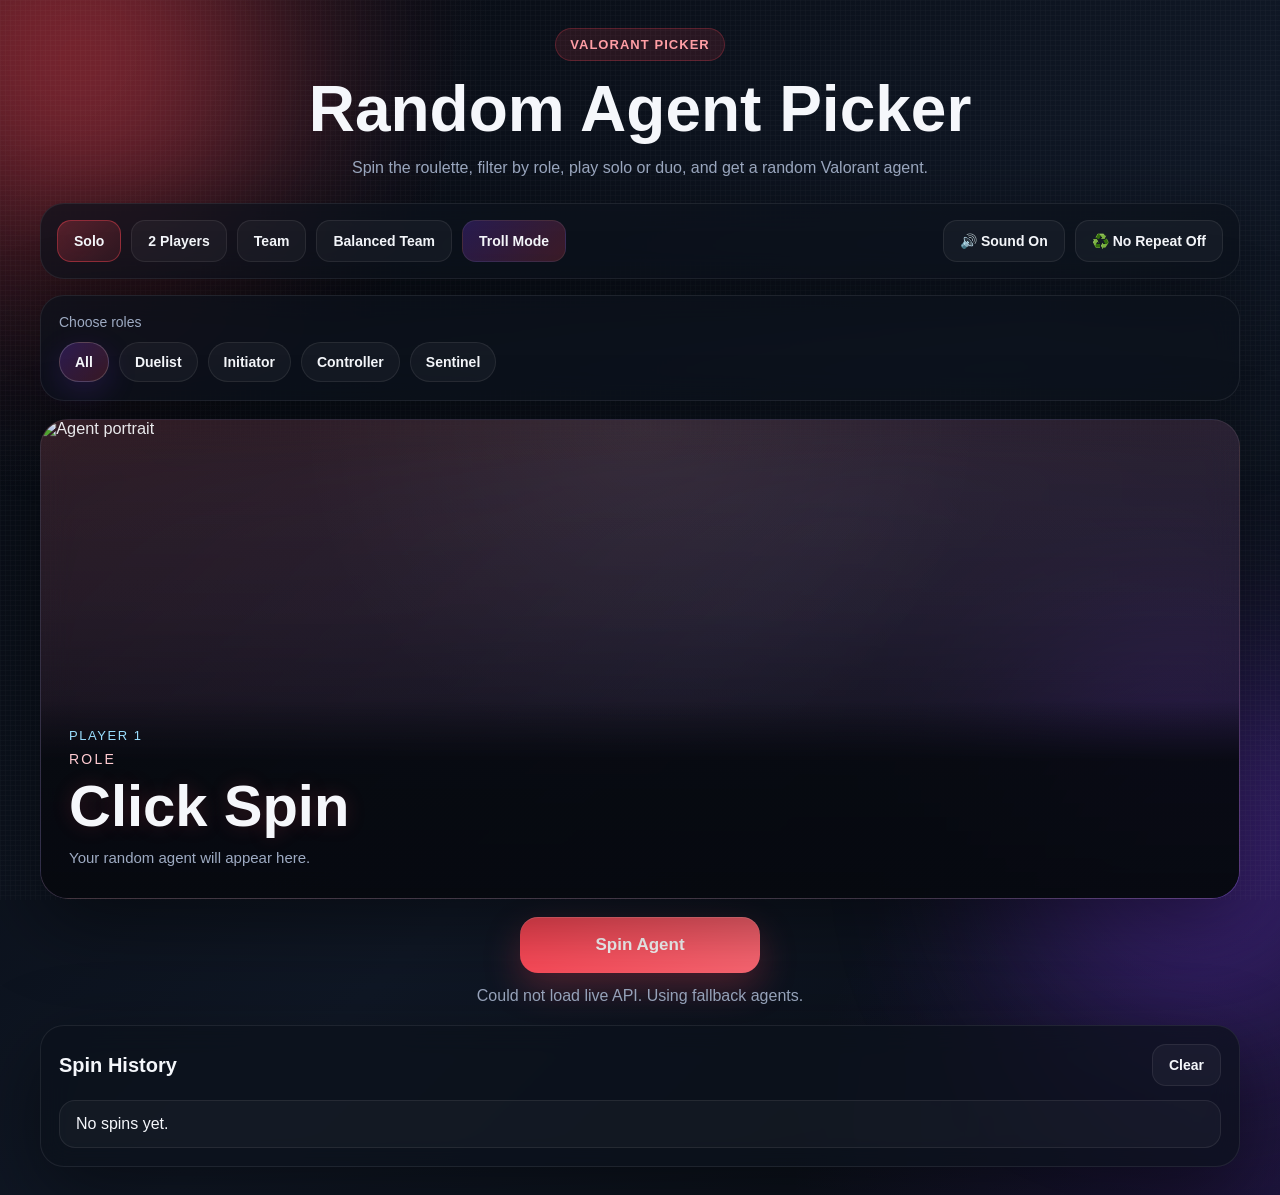
==== index.html @ de0f2578 "first commit" ====
<!doctype html>
<html lang="en">
  <head>
    <meta charset="UTF-8" />
    <meta name="viewport" content="width=device-width, initial-scale=1.0" />
    <title>Valorant Random Agent Picker</title>
    <link rel="stylesheet" href="style.css" />
  </head>
  <body>
    <div class="bg-glow glow-1"></div>
    <div class="bg-glow glow-2"></div>
    <div class="grid-noise"></div>

    <main class="app-shell">
      <header class="hero">
        <p class="eyebrow">Valorant Picker</p>
        <h1>Random Agent Picker</h1>
        <p class="hero-text">
          Spin the roulette, filter by role, play solo or duo, and get a random
          Valorant agent.
        </p>
      </header>

      <section class="top-controls">
        <div class="mode-switch">
          <button class="mode-btn active" data-mode="solo">Solo</button>
          <button class="mode-btn" data-mode="duo">2 Players</button>
          <button class="mode-btn" data-mode="team">Team</button>
          <button class="mode-btn" data-mode="balanced">Balanced Team</button>
          <button class="mode-btn troll" data-mode="troll">Troll Mode</button>
        </div>

        <div class="utility-controls">
          <button class="mute-btn" id="muteBtn" aria-pressed="false">
            🔊 Sound On
          </button>
          <button class="mute-btn" id="noRepeatBtn" aria-pressed="false">
            ♻️ No Repeat Off
          </button>
        </div>
      </section>

      <section class="filter-panel">
        <p class="filter-title">Choose roles</p>

        <div class="role-filters">
          <label class="filter-chip active">
            <input type="checkbox" value="all" checked />
            <span>All</span>
          </label>

          <label class="filter-chip">
            <input type="checkbox" value="Duelist" />
            <span>Duelist</span>
          </label>

          <label class="filter-chip">
            <input type="checkbox" value="Initiator" />
            <span>Initiator</span>
          </label>

          <label class="filter-chip">
            <input type="checkbox" value="Controller" />
            <span>Controller</span>
          </label>

          <label class="filter-chip">
            <input type="checkbox" value="Sentinel" />
            <span>Sentinel</span>
          </label>
        </div>
      </section>

      <section class="picker-area">
        <div class="picker-grid solo-mode" id="pickerGrid">
          <article class="agent-card" id="card1">
            <div class="card-overlay"></div>
            <div class="agent-image-wrap">
              <img id="agentImg1" class="agent-image" alt="Agent portrait" />
            </div>
            <div class="agent-info">
              <p class="player-label">Player 1</p>
              <p class="agent-role" id="agentRole1">Role</p>
              <h2 class="agent-name" id="agentName1">Click Spin</h2>
              <p class="agent-desc" id="agentDesc1">
                Your random agent will appear here.
              </p>
            </div>
          </article>

          <article class="agent-card hidden" id="card2">
            <div class="card-overlay"></div>
            <div class="agent-image-wrap">
              <img id="agentImg2" class="agent-image" alt="Agent portrait" />
            </div>
            <div class="agent-info">
              <p class="player-label">Player 2</p>
              <p class="agent-role" id="agentRole2">Role</p>
              <h2 class="agent-name" id="agentName2">Waiting</h2>
              <p class="agent-desc" id="agentDesc2">Waiting for spin.</p>
            </div>
          </article>

          <article class="agent-card hidden" id="card3">
            <div class="card-overlay"></div>
            <div class="agent-image-wrap">
              <img id="agentImg3" class="agent-image" alt="Agent portrait" />
            </div>
            <div class="agent-info">
              <p class="player-label">Player 3</p>
              <p class="agent-role" id="agentRole3">Role</p>
              <h2 class="agent-name" id="agentName3">Waiting</h2>
              <p class="agent-desc" id="agentDesc3">Waiting for spin.</p>
            </div>
          </article>

          <article class="agent-card hidden" id="card4">
            <div class="card-overlay"></div>
            <div class="agent-image-wrap">
              <img id="agentImg4" class="agent-image" alt="Agent portrait" />
            </div>
            <div class="agent-info">
              <p class="player-label">Player 4</p>
              <p class="agent-role" id="agentRole4">Role</p>
              <h2 class="agent-name" id="agentName4">Waiting</h2>
              <p class="agent-desc" id="agentDesc4">Waiting for spin.</p>
            </div>
          </article>

          <article class="agent-card hidden" id="card5">
            <div class="card-overlay"></div>
            <div class="agent-image-wrap">
              <img id="agentImg5" class="agent-image" alt="Agent portrait" />
            </div>
            <div class="agent-info">
              <p class="player-label">Player 5</p>
              <p class="agent-role" id="agentRole5">Role</p>
              <h2 class="agent-name" id="agentName5">Waiting</h2>
              <p class="agent-desc" id="agentDesc5">Waiting for spin.</p>
            </div>
          </article>
        </div>

        <div class="action-bar">
          <button class="spin-btn" id="spinBtn">
            <span>Spin Agent</span>
          </button>
        </div>

        <p class="status-text" id="statusText">Loading agents...</p>
      </section>

      <section class="history-panel">
        <div class="history-header">
          <h3>Spin History</h3>
          <button class="clear-history-btn" id="clearHistoryBtn">Clear</button>
        </div>

        <div class="history-list" id="historyList">
          <p class="history-empty">No spins yet.</p>
        </div>
      </section>
    </main>

    <script src="script.js"></script>
  </body>
</html>
---- style.css ----
* {
  box-sizing: border-box;
  margin: 0;
  padding: 0;
}

:root {
  --bg-1: #06090f;
  --bg-2: #101826;
  --panel: rgba(12, 17, 27, 0.72);
  --panel-2: rgba(17, 24, 39, 0.78);
  --border: rgba(255, 255, 255, 0.08);
  --text: #f5f7fb;
  --muted: #9eabc3;
  --accent: #ff4655;
  --accent-2: #ff6975;
  --purple: #7c3aed;
  --green: #2dd4bf;
  --shadow: 0 24px 80px rgba(0, 0, 0, 0.45);
}

body {
  min-height: 100vh;
  font-family: Arial, Helvetica, sans-serif;
  color: var(--text);
  background:
    radial-gradient(
      circle at top left,
      rgba(255, 70, 85, 0.16),
      transparent 28%
    ),
    radial-gradient(
      circle at bottom right,
      rgba(124, 58, 237, 0.18),
      transparent 28%
    ),
    linear-gradient(135deg, var(--bg-1), var(--bg-2) 55%, #090d14);
  padding: 28px;
  overflow-x: hidden;
  position: relative;
}

.bg-glow {
  position: fixed;
  width: 360px;
  height: 360px;
  border-radius: 50%;
  filter: blur(100px);
  pointer-events: none;
  opacity: 0.42;
  animation: floatGlow 8s ease-in-out infinite;
}

.glow-1 {
  top: -120px;
  left: -100px;
  background: var(--accent);
}

.glow-2 {
  right: -100px;
  bottom: -120px;
  background: var(--purple);
  animation-delay: 1.2s;
}

.grid-noise {
  position: fixed;
  inset: 0;
  pointer-events: none;
  opacity: 0.04;
  background-image:
    linear-gradient(rgba(255, 255, 255, 0.6) 1px, transparent 1px),
    linear-gradient(90deg, rgba(255, 255, 255, 0.6) 1px, transparent 1px);
  background-size: 5px 5px;
}

.app-shell {
  width: min(1200px, 100%);
  margin: 0 auto;
  position: relative;
  z-index: 1;
}

.hero {
  text-align: center;
  margin-bottom: 22px;
  animation: fadeUp 0.7s ease;
}

.eyebrow {
  display: inline-flex;
  padding: 8px 14px;
  border-radius: 999px;
  background: rgba(255, 70, 85, 0.12);
  border: 1px solid rgba(255, 70, 85, 0.24);
  color: #ff9ea5;
  font-size: 13px;
  font-weight: 700;
  letter-spacing: 0.08em;
  text-transform: uppercase;
  margin-bottom: 16px;
}

.hero h1 {
  font-size: clamp(36px, 6vw, 64px);
  line-height: 1.02;
  margin-bottom: 12px;
}

.hero-text {
  max-width: 720px;
  margin: 0 auto;
  color: var(--muted);
  line-height: 1.7;
  font-size: 16px;
}

.top-controls,
.filter-panel,
.history-panel {
  background: var(--panel);
  border: 1px solid var(--border);
  box-shadow: var(--shadow);
  backdrop-filter: blur(14px);
  border-radius: 24px;
}

.top-controls {
  display: flex;
  justify-content: space-between;
  gap: 14px;
  padding: 16px;
  margin-bottom: 16px;
  flex-wrap: wrap;
}

.mode-switch,
.utility-controls,
.role-filters {
  display: flex;
  gap: 10px;
  flex-wrap: wrap;
}

.mode-btn,
.mute-btn,
.clear-history-btn {
  border: 1px solid var(--border);
  background: rgba(255, 255, 255, 0.04);
  color: var(--text);
  border-radius: 14px;
  padding: 12px 16px;
  font-size: 14px;
  font-weight: 700;
  cursor: pointer;
  transition: 0.22s ease;
}

.mode-btn:hover,
.mute-btn:hover,
.clear-history-btn:hover {
  transform: translateY(-2px);
  border-color: rgba(255, 255, 255, 0.16);
}

.mode-btn.active {
  background: linear-gradient(
    135deg,
    rgba(255, 70, 85, 0.25),
    rgba(255, 70, 85, 0.1)
  );
  border-color: rgba(255, 70, 85, 0.42);
}

.filter-panel {
  padding: 18px;
  margin-bottom: 18px;
}

.filter-title {
  color: var(--muted);
  font-size: 14px;
  margin-bottom: 12px;
}

.filter-chip {
  position: relative;
  cursor: pointer;
}

.filter-chip input {
  position: absolute;
  opacity: 0;
  pointer-events: none;
}

.filter-chip span {
  display: inline-flex;
  align-items: center;
  padding: 11px 15px;
  border-radius: 999px;
  background: rgba(255, 255, 255, 0.04);
  border: 1px solid var(--border);
  color: var(--text);
  font-size: 14px;
  font-weight: 700;
  transition: 0.22s ease;
}

.filter-chip.active span {
  background: linear-gradient(
    135deg,
    rgba(124, 58, 237, 0.26),
    rgba(255, 70, 85, 0.18)
  );
  border-color: rgba(255, 255, 255, 0.18);
  box-shadow: 0 10px 30px rgba(124, 58, 237, 0.18);
}

.picker-area {
  margin-bottom: 18px;
}

.picker-grid {
  display: grid;
  gap: 18px;
  margin-bottom: 18px;
}

.picker-grid.solo-mode {
  grid-template-columns: 1fr;
}

.picker-grid.duo-mode {
  grid-template-columns: repeat(2, minmax(0, 1fr));
}

.agent-card {
  position: relative;
  overflow: hidden;
  min-height: 480px;
  background:
    linear-gradient(
      180deg,
      rgba(255, 255, 255, 0.04),
      rgba(255, 255, 255, 0.015)
    ),
    linear-gradient(160deg, rgba(255, 70, 85, 0.12), rgba(124, 58, 237, 0.1));
  border: 1px solid var(--border);
  border-radius: 28px;
  box-shadow: var(--shadow);
  backdrop-filter: blur(16px);
  display: flex;
  align-items: stretch;
  transition: 0.28s ease;
}

.agent-card:hover {
  transform: translateY(-3px);
}

.agent-card.hidden {
  display: none;
}

.card-overlay {
  position: absolute;
  inset: 0;
  background:
    linear-gradient(
      180deg,
      rgba(6, 9, 15, 0) 0%,
      rgba(6, 9, 15, 0.2) 40%,
      rgba(6, 9, 15, 0.85) 100%
    ),
    radial-gradient(circle at top, rgba(255, 255, 255, 0.05), transparent 45%);
  pointer-events: none;
  z-index: 1;
}

.agent-image-wrap {
  position: absolute;
  inset: 0;
}

.agent-image {
  width: 100%;
  height: 100%;
  object-fit: cover;
  object-position: center top;
  opacity: 0.92;
  transform: scale(1.02);
  filter: saturate(1.04) contrast(1.05);
}

.agent-info {
  margin-top: auto;
  position: relative;
  z-index: 2;
  width: 100%;
  padding: 28px;
  background: linear-gradient(180deg, transparent, rgba(6, 9, 15, 0.86) 30%);
}

.player-label {
  color: #9adfff;
  font-size: 13px;
  text-transform: uppercase;
  letter-spacing: 0.12em;
  margin-bottom: 8px;
}

.agent-role {
  color: #ffcbd1;
  font-size: 14px;
  text-transform: uppercase;
  letter-spacing: 0.16em;
  margin-bottom: 10px;
}

.agent-name {
  font-size: clamp(36px, 5vw, 58px);
  line-height: 1;
  margin-bottom: 10px;
  font-weight: 800;
  text-shadow: 0 0 20px rgba(255, 70, 85, 0.18);
}

.agent-desc {
  color: var(--muted);
  line-height: 1.7;
  font-size: 15px;
  max-width: 680px;
}

.action-bar {
  display: flex;
  justify-content: center;
}

.spin-btn {
  border: none;
  border-radius: 18px;
  padding: 18px 34px;
  min-width: 240px;
  background: linear-gradient(135deg, var(--accent), var(--accent-2));
  color: white;
  font-size: 17px;
  font-weight: 800;
  cursor: pointer;
  transition: 0.22s ease;
  box-shadow:
    0 14px 36px rgba(255, 70, 85, 0.28),
    inset 0 1px 0 rgba(255, 255, 255, 0.18);
}

.spin-btn:hover {
  transform: translateY(-2px) scale(1.01);
}

.spin-btn:active {
  transform: scale(0.98);
}

.spin-btn:disabled {
  opacity: 0.7;
  cursor: not-allowed;
}

.status-text {
  text-align: center;
  color: var(--muted);
  margin-top: 14px;
  min-height: 20px;
}

.history-panel {
  padding: 18px;
}

.history-header {
  display: flex;
  justify-content: space-between;
  gap: 12px;
  align-items: center;
  margin-bottom: 14px;
}

.history-header h3 {
  font-size: 20px;
}

.history-list {
  display: grid;
  gap: 10px;
}

.history-item,
.history-empty {
  border: 1px solid var(--border);
  background: rgba(255, 255, 255, 0.03);
  border-radius: 16px;
  padding: 14px 16px;
}

.history-item {
  display: flex;
  justify-content: space-between;
  gap: 10px;
  flex-wrap: wrap;
}

.history-main {
  display: flex;
  gap: 8px;
  flex-wrap: wrap;
  align-items: center;
}

.history-tag {
  display: inline-flex;
  align-items: center;
  padding: 6px 10px;
  border-radius: 999px;
  background: rgba(255, 255, 255, 0.06);
  font-size: 12px;
  font-weight: 700;
  color: #d8e2f5;
}

.history-time {
  color: var(--muted);
  font-size: 13px;
}

.agent-card.reveal {
  animation: revealCard 0.45s ease;
}

.agent-card.shine::after {
  content: "";
  position: absolute;
  top: -120%;
  left: -40%;
  width: 60%;
  height: 300%;
  background: linear-gradient(
    90deg,
    transparent,
    rgba(255, 255, 255, 0.12),
    transparent
  );
  transform: rotate(20deg);
  animation: sweep 0.9s ease;
  z-index: 3;
  pointer-events: none;
}

.agent-card.spinning .agent-name,
.agent-card.spinning .agent-role,
.agent-card.spinning .agent-desc {
  animation: flicker 0.14s linear infinite;
}

.agent-card.spinning .agent-image {
  animation: imagePulse 0.28s linear infinite;
}

.mode-btn.troll {
  background: linear-gradient(
    135deg,
    rgba(124, 58, 237, 0.25),
    rgba(255, 70, 85, 0.2)
  );
}

.picker-grid.duo-mode {
  grid-template-columns: repeat(2, minmax(0, 1fr));
}

.picker-grid.team-mode,
.picker-grid.balanced-mode,
.picker-grid.troll-mode {
  grid-template-columns: repeat(2, minmax(0, 1fr));
}

.picker-grid.team-mode .agent-card:first-child,
.picker-grid.balanced-mode .agent-card:first-child,
.picker-grid.troll-mode .agent-card:first-child {
  grid-column: span 2;
}

@media (max-width: 920px) {
  .picker-grid.team-mode,
  .picker-grid.balanced-mode,
  .picker-grid.troll-mode {
    grid-template-columns: 1fr;
  }

  .picker-grid.team-mode .agent-card:first-child,
  .picker-grid.balanced-mode .agent-card:first-child,
  .picker-grid.troll-mode .agent-card:first-child {
    grid-column: span 1;
  }
}

@keyframes fadeUp {
  from {
    opacity: 0;
    transform: translateY(16px);
  }
  to {
    opacity: 1;
    transform: translateY(0);
  }
}

@keyframes revealCard {
  0% {
    transform: scale(0.97);
    opacity: 0.75;
  }
  50% {
    transform: scale(1.015);
    opacity: 1;
  }
  100% {
    transform: scale(1);
  }
}

@keyframes flicker {
  0% {
    opacity: 0.4;
    transform: translateY(0);
  }
  50% {
    opacity: 1;
    transform: translateY(-1px);
  }
  100% {
    opacity: 0.65;
    transform: translateY(1px);
  }
}

@keyframes imagePulse {
  0% {
    transform: scale(1.02);
    filter: saturate(1.04);
  }
  50% {
    transform: scale(1.045);
    filter: saturate(1.18);
  }
  100% {
    transform: scale(1.02);
    filter: saturate(1.04);
  }
}

@keyframes sweep {
  from {
    transform: translateX(-220%) rotate(20deg);
  }
  to {
    transform: translateX(420%) rotate(20deg);
  }
}

@keyframes floatGlow {
  0%,
  100% {
    transform: translateY(0px) scale(1);
  }
  50% {
    transform: translateY(12px) scale(1.06);
  }
}

@media (max-width: 920px) {
  .picker-grid.duo-mode {
    grid-template-columns: 1fr;
  }

  .agent-card.hidden-mobile-fix {
    display: none;
  }
}

@media (max-width: 640px) {
  body {
    padding: 16px;
  }

  .top-controls {
    padding: 14px;
  }

  .agent-card {
    min-height: 430px;
  }

  .agent-info {
    padding: 22px;
  }

  .spin-btn {
    width: 100%;
  }

  .history-item {
    flex-direction: column;
    align-items: flex-start;
  }
}
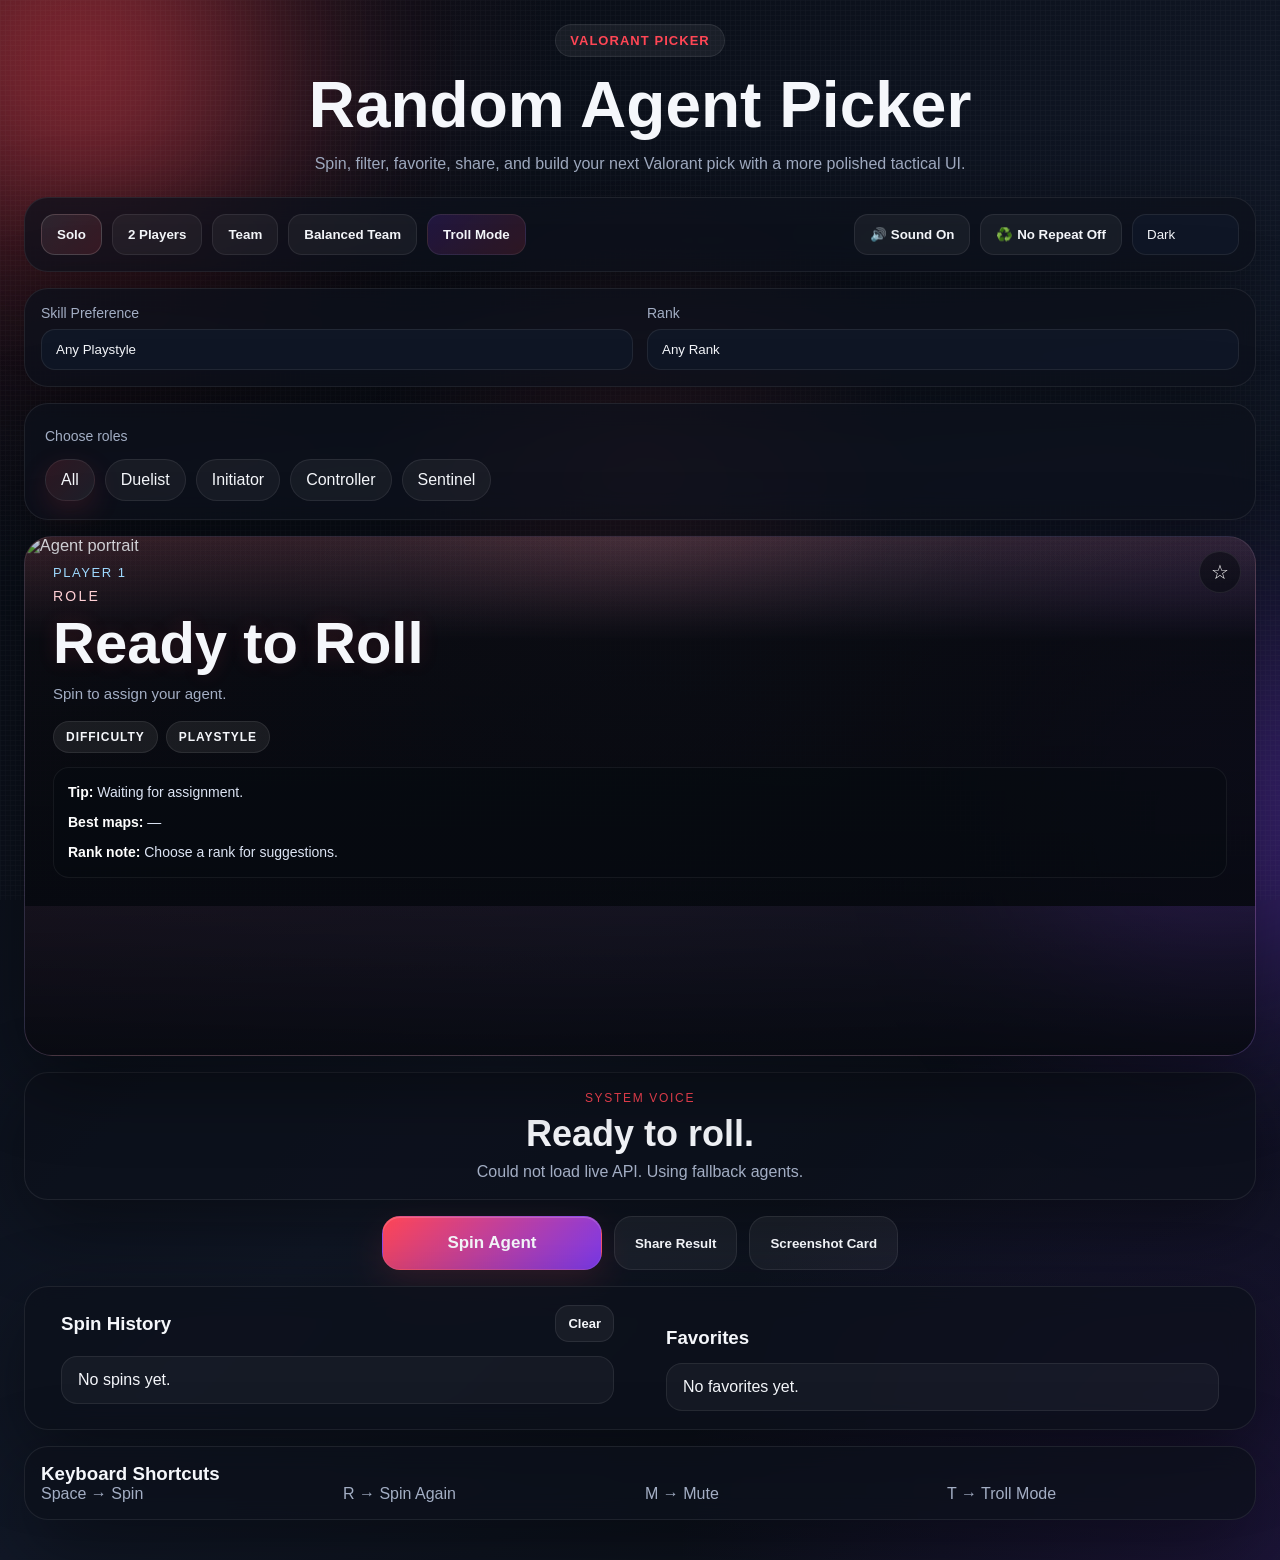
==== commit cc374d4b: "Changed Visuals" ====
--- a/index.html
+++ b/index.html
@@ -1,27 +1,35 @@
 <!doctype html>
-<html lang="en">
+<html lang="en" data-theme="dark">
   <head>
     <meta charset="UTF-8" />
     <meta name="viewport" content="width=device-width, initial-scale=1.0" />
-    <title>Valorant Random Agent Picker</title>
+    <title>Valorant Agent Picker Pro</title>
     <link rel="stylesheet" href="style.css" />
   </head>
   <body>
-    <div class="bg-glow glow-1"></div>
-    <div class="bg-glow glow-2"></div>
+    <div class="loading-screen" id="loadingScreen">
+      <div class="loading-box">
+        <p class="loading-kicker">VALORANT PROTOCOL</p>
+        <h2 id="loadingText">Syncing agent protocol...</h2>
+      </div>
+    </div>
+
+    <div class="bg-orb orb-1"></div>
+    <div class="bg-orb orb-2"></div>
     <div class="grid-noise"></div>
+    <div id="particles"></div>
 
     <main class="app-shell">
       <header class="hero">
         <p class="eyebrow">Valorant Picker</p>
         <h1>Random Agent Picker</h1>
         <p class="hero-text">
-          Spin the roulette, filter by role, play solo or duo, and get a random
-          Valorant agent.
+          Spin, filter, favorite, share, and build your next Valorant pick with
+          a more polished tactical UI.
         </p>
       </header>
 
-      <section class="top-controls">
+      <section class="panel top-panel">
         <div class="mode-switch">
           <button class="mode-btn active" data-mode="solo">Solo</button>
           <button class="mode-btn" data-mode="duo">2 Players</button>
@@ -30,19 +38,50 @@
           <button class="mode-btn troll" data-mode="troll">Troll Mode</button>
         </div>
 
-        <div class="utility-controls">
-          <button class="mute-btn" id="muteBtn" aria-pressed="false">
-            🔊 Sound On
-          </button>
-          <button class="mute-btn" id="noRepeatBtn" aria-pressed="false">
-            ♻️ No Repeat Off
-          </button>
-        </div>
-      </section>
-
-      <section class="filter-panel">
+        <div class="toolbar">
+          <button class="toolbar-btn" id="muteBtn">🔊 Sound On</button>
+          <button class="toolbar-btn" id="noRepeatBtn">♻️ No Repeat Off</button>
+
+          <select id="themeSelect" class="select-control">
+            <option value="dark">Dark</option>
+            <option value="neon">Neon</option>
+            <option value="valorant-red">Valorant Red</option>
+          </select>
+        </div>
+      </section>
+
+      <section class="panel settings-panel">
+        <div class="settings-grid">
+          <div class="setting-group">
+            <label for="skillPreference">Skill Preference</label>
+            <select id="skillPreference" class="select-control">
+              <option value="any">Any Playstyle</option>
+              <option value="Aggressive">Aggressive</option>
+              <option value="Strategic">Strategic</option>
+              <option value="Support">Support</option>
+              <option value="Defensive">Defensive</option>
+            </select>
+          </div>
+
+          <div class="setting-group">
+            <label for="rankSelect">Rank</label>
+            <select id="rankSelect" class="select-control">
+              <option value="any">Any Rank</option>
+              <option value="Iron">Iron</option>
+              <option value="Bronze">Bronze</option>
+              <option value="Silver">Silver</option>
+              <option value="Gold">Gold</option>
+              <option value="Platinum">Platinum</option>
+              <option value="Diamond">Diamond</option>
+              <option value="Immortal">Immortal</option>
+              <option value="Radiant">Radiant</option>
+            </select>
+          </div>
+        </div>
+      </section>
+
+      <section class="panel filter-panel">
         <p class="filter-title">Choose roles</p>
-
         <div class="role-filters">
           <label class="filter-chip active">
             <input type="checkbox" value="all" checked />
@@ -74,6 +113,7 @@
       <section class="picker-area">
         <div class="picker-grid solo-mode" id="pickerGrid">
           <article class="agent-card" id="card1">
+            <button class="favorite-btn" data-player="1">☆</button>
             <div class="card-overlay"></div>
             <div class="agent-image-wrap">
               <img id="agentImg1" class="agent-image" alt="Agent portrait" />
@@ -81,14 +121,38 @@
             <div class="agent-info">
               <p class="player-label">Player 1</p>
               <p class="agent-role" id="agentRole1">Role</p>
-              <h2 class="agent-name" id="agentName1">Click Spin</h2>
+              <h2 class="agent-name" id="agentName1">Ready to Roll</h2>
               <p class="agent-desc" id="agentDesc1">
-                Your random agent will appear here.
-              </p>
+                Spin to assign your agent.
+              </p>
+
+              <div class="badges-row">
+                <span class="meta-badge difficulty" id="agentDifficulty1"
+                  >Difficulty</span
+                >
+                <span class="meta-badge playstyle" id="agentPlaystyle1"
+                  >Playstyle</span
+                >
+              </div>
+
+              <div class="meta-panel">
+                <p class="meta-line">
+                  <strong>Tip:</strong>
+                  <span id="agentTip1">Waiting for assignment.</span>
+                </p>
+                <p class="meta-line">
+                  <strong>Best maps:</strong> <span id="agentMaps1">—</span>
+                </p>
+                <p class="meta-line">
+                  <strong>Rank note:</strong>
+                  <span id="rankAdvice1">Choose a rank for suggestions.</span>
+                </p>
+              </div>
             </div>
           </article>
 
           <article class="agent-card hidden" id="card2">
+            <button class="favorite-btn" data-player="2">☆</button>
             <div class="card-overlay"></div>
             <div class="agent-image-wrap">
               <img id="agentImg2" class="agent-image" alt="Agent portrait" />
@@ -97,11 +161,37 @@
               <p class="player-label">Player 2</p>
               <p class="agent-role" id="agentRole2">Role</p>
               <h2 class="agent-name" id="agentName2">Waiting</h2>
-              <p class="agent-desc" id="agentDesc2">Waiting for spin.</p>
+              <p class="agent-desc" id="agentDesc2">
+                Enable more players or spin.
+              </p>
+
+              <div class="badges-row">
+                <span class="meta-badge difficulty" id="agentDifficulty2"
+                  >Difficulty</span
+                >
+                <span class="meta-badge playstyle" id="agentPlaystyle2"
+                  >Playstyle</span
+                >
+              </div>
+
+              <div class="meta-panel">
+                <p class="meta-line">
+                  <strong>Tip:</strong>
+                  <span id="agentTip2">Waiting for assignment.</span>
+                </p>
+                <p class="meta-line">
+                  <strong>Best maps:</strong> <span id="agentMaps2">—</span>
+                </p>
+                <p class="meta-line">
+                  <strong>Rank note:</strong>
+                  <span id="rankAdvice2">Choose a rank for suggestions.</span>
+                </p>
+              </div>
             </div>
           </article>
 
           <article class="agent-card hidden" id="card3">
+            <button class="favorite-btn" data-player="3">☆</button>
             <div class="card-overlay"></div>
             <div class="agent-image-wrap">
               <img id="agentImg3" class="agent-image" alt="Agent portrait" />
@@ -110,11 +200,37 @@
               <p class="player-label">Player 3</p>
               <p class="agent-role" id="agentRole3">Role</p>
               <h2 class="agent-name" id="agentName3">Waiting</h2>
-              <p class="agent-desc" id="agentDesc3">Waiting for spin.</p>
+              <p class="agent-desc" id="agentDesc3">
+                Enable more players or spin.
+              </p>
+
+              <div class="badges-row">
+                <span class="meta-badge difficulty" id="agentDifficulty3"
+                  >Difficulty</span
+                >
+                <span class="meta-badge playstyle" id="agentPlaystyle3"
+                  >Playstyle</span
+                >
+              </div>
+
+              <div class="meta-panel">
+                <p class="meta-line">
+                  <strong>Tip:</strong>
+                  <span id="agentTip3">Waiting for assignment.</span>
+                </p>
+                <p class="meta-line">
+                  <strong>Best maps:</strong> <span id="agentMaps3">—</span>
+                </p>
+                <p class="meta-line">
+                  <strong>Rank note:</strong>
+                  <span id="rankAdvice3">Choose a rank for suggestions.</span>
+                </p>
+              </div>
             </div>
           </article>
 
           <article class="agent-card hidden" id="card4">
+            <button class="favorite-btn" data-player="4">☆</button>
             <div class="card-overlay"></div>
             <div class="agent-image-wrap">
               <img id="agentImg4" class="agent-image" alt="Agent portrait" />
@@ -123,11 +239,37 @@
               <p class="player-label">Player 4</p>
               <p class="agent-role" id="agentRole4">Role</p>
               <h2 class="agent-name" id="agentName4">Waiting</h2>
-              <p class="agent-desc" id="agentDesc4">Waiting for spin.</p>
+              <p class="agent-desc" id="agentDesc4">
+                Enable more players or spin.
+              </p>
+
+              <div class="badges-row">
+                <span class="meta-badge difficulty" id="agentDifficulty4"
+                  >Difficulty</span
+                >
+                <span class="meta-badge playstyle" id="agentPlaystyle4"
+                  >Playstyle</span
+                >
+              </div>
+
+              <div class="meta-panel">
+                <p class="meta-line">
+                  <strong>Tip:</strong>
+                  <span id="agentTip4">Waiting for assignment.</span>
+                </p>
+                <p class="meta-line">
+                  <strong>Best maps:</strong> <span id="agentMaps4">—</span>
+                </p>
+                <p class="meta-line">
+                  <strong>Rank note:</strong>
+                  <span id="rankAdvice4">Choose a rank for suggestions.</span>
+                </p>
+              </div>
             </div>
           </article>
 
           <article class="agent-card hidden" id="card5">
+            <button class="favorite-btn" data-player="5">☆</button>
             <div class="card-overlay"></div>
             <div class="agent-image-wrap">
               <img id="agentImg5" class="agent-image" alt="Agent portrait" />
@@ -136,32 +278,88 @@
               <p class="player-label">Player 5</p>
               <p class="agent-role" id="agentRole5">Role</p>
               <h2 class="agent-name" id="agentName5">Waiting</h2>
-              <p class="agent-desc" id="agentDesc5">Waiting for spin.</p>
-            </div>
-          </article>
+              <p class="agent-desc" id="agentDesc5">
+                Enable more players or spin.
+              </p>
+
+              <div class="badges-row">
+                <span class="meta-badge difficulty" id="agentDifficulty5"
+                  >Difficulty</span
+                >
+                <span class="meta-badge playstyle" id="agentPlaystyle5"
+                  >Playstyle</span
+                >
+              </div>
+
+              <div class="meta-panel">
+                <p class="meta-line">
+                  <strong>Tip:</strong>
+                  <span id="agentTip5">Waiting for assignment.</span>
+                </p>
+                <p class="meta-line">
+                  <strong>Best maps:</strong> <span id="agentMaps5">—</span>
+                </p>
+                <p class="meta-line">
+                  <strong>Rank note:</strong>
+                  <span id="rankAdvice5">Choose a rank for suggestions.</span>
+                </p>
+              </div>
+            </div>
+          </article>
+        </div>
+
+        <div class="announcement-panel">
+          <p class="announcement-kicker">System Voice</p>
+          <h3 id="announcerText">Ready to roll.</h3>
+          <p class="status-text" id="statusText">
+            Press Spin to assign your next agent.
+          </p>
         </div>
 
         <div class="action-bar">
-          <button class="spin-btn" id="spinBtn">
-            <span>Spin Agent</span>
+          <button class="spin-btn" id="spinBtn"><span>Spin Agent</span></button>
+          <button class="secondary-btn" id="shareBtn">Share Result</button>
+          <button class="secondary-btn" id="screenshotBtn">
+            Screenshot Card
           </button>
         </div>
-
-        <p class="status-text" id="statusText">Loading agents...</p>
-      </section>
-
-      <section class="history-panel">
-        <div class="history-header">
-          <h3>Spin History</h3>
-          <button class="clear-history-btn" id="clearHistoryBtn">Clear</button>
-        </div>
-
-        <div class="history-list" id="historyList">
-          <p class="history-empty">No spins yet.</p>
+      </section>
+
+      <section class="panel bottom-grid">
+        <div class="history-panel">
+          <div class="panel-header">
+            <h3>Spin History</h3>
+            <button class="toolbar-btn small" id="clearHistoryBtn">
+              Clear
+            </button>
+          </div>
+          <div class="history-list" id="historyList">
+            <p class="history-empty">No spins yet.</p>
+          </div>
+        </div>
+
+        <div class="favorites-panel">
+          <div class="panel-header">
+            <h3>Favorites</h3>
+          </div>
+          <div class="favorites-list" id="favoritesList">
+            <p class="history-empty">No favorites yet.</p>
+          </div>
+        </div>
+      </section>
+
+      <section class="panel help-panel">
+        <h3>Keyboard Shortcuts</h3>
+        <div class="shortcut-grid">
+          <span>Space → Spin</span>
+          <span>R → Spin Again</span>
+          <span>M → Mute</span>
+          <span>T → Troll Mode</span>
         </div>
       </section>
     </main>
 
+    <script src="https://cdn.jsdelivr.net/npm/html2canvas@1.4.1/dist/html2canvas.min.js"></script>
     <script src="script.js"></script>
   </body>
 </html>
--- a/style.css
+++ b/style.css
@@ -6,61 +6,133 @@
 
 :root {
   --bg-1: #06090f;
-  --bg-2: #101826;
-  --panel: rgba(12, 17, 27, 0.72);
-  --panel-2: rgba(17, 24, 39, 0.78);
+  --bg-2: #111827;
+  --panel: rgba(12, 17, 27, 0.76);
+  --panel-2: rgba(18, 26, 39, 0.82);
   --border: rgba(255, 255, 255, 0.08);
   --text: #f5f7fb;
-  --muted: #9eabc3;
+  --muted: #a3aec4;
   --accent: #ff4655;
-  --accent-2: #ff6975;
-  --purple: #7c3aed;
-  --green: #2dd4bf;
+  --accent-2: #7c3aed;
+  --success: #2dd4bf;
+  --warning: #f59e0b;
   --shadow: 0 24px 80px rgba(0, 0, 0, 0.45);
-}
-
+  --card-glow: rgba(255, 70, 85, 0.14);
+  --bg-agent: rgba(255, 70, 85, 0.12);
+}
+
+html,
 body {
-  min-height: 100vh;
+  min-height: 100%;
+}
+
+body {
   font-family: Arial, Helvetica, sans-serif;
   color: var(--text);
   background:
     radial-gradient(
       circle at top left,
-      rgba(255, 70, 85, 0.16),
+      rgba(255, 70, 85, 0.12),
       transparent 28%
     ),
     radial-gradient(
       circle at bottom right,
-      rgba(124, 58, 237, 0.18),
-      transparent 28%
+      rgba(124, 58, 237, 0.16),
+      transparent 30%
     ),
     linear-gradient(135deg, var(--bg-1), var(--bg-2) 55%, #090d14);
-  padding: 28px;
+  padding: 24px;
   overflow-x: hidden;
   position: relative;
-}
-
-.bg-glow {
+  transition: background 0.5s ease;
+}
+
+body::before {
+  content: "";
+  position: fixed;
+  inset: 0;
+  background: radial-gradient(
+    circle at center,
+    var(--bg-agent),
+    transparent 35%
+  );
+  pointer-events: none;
+  opacity: 1;
+  transition: background 0.45s ease;
+}
+
+html[data-theme="neon"] {
+  --bg-1: #040711;
+  --bg-2: #091125;
+  --accent: #00eaff;
+  --accent-2: #9b5cff;
+  --card-glow: rgba(0, 234, 255, 0.14);
+  --bg-agent: rgba(0, 234, 255, 0.1);
+}
+
+html[data-theme="valorant-red"] {
+  --bg-1: #12070b;
+  --bg-2: #201015;
+  --accent: #ff4655;
+  --accent-2: #ff7a84;
+  --card-glow: rgba(255, 70, 85, 0.18);
+  --bg-agent: rgba(255, 70, 85, 0.16);
+}
+
+.loading-screen {
+  position: fixed;
+  inset: 0;
+  background: rgba(4, 7, 12, 0.94);
+  display: flex;
+  justify-content: center;
+  align-items: center;
+  z-index: 1000;
+  transition: 0.45s ease;
+}
+
+.loading-screen.hidden {
+  opacity: 0;
+  visibility: hidden;
+}
+
+.loading-box {
+  text-align: center;
+  padding: 28px;
+}
+
+.loading-kicker {
+  color: var(--accent);
+  letter-spacing: 0.16em;
+  text-transform: uppercase;
+  font-size: 13px;
+  margin-bottom: 12px;
+}
+
+.loading-box h2 {
+  font-size: clamp(28px, 4vw, 42px);
+}
+
+.bg-orb {
   position: fixed;
   width: 360px;
   height: 360px;
   border-radius: 50%;
   filter: blur(100px);
   pointer-events: none;
-  opacity: 0.42;
+  opacity: 0.45;
   animation: floatGlow 8s ease-in-out infinite;
 }
 
-.glow-1 {
+.orb-1 {
+  background: var(--accent);
   top: -120px;
   left: -100px;
-  background: var(--accent);
-}
-
-.glow-2 {
-  right: -100px;
-  bottom: -120px;
-  background: var(--purple);
+}
+
+.orb-2 {
+  background: var(--accent-2);
+  right: -120px;
+  bottom: -100px;
   animation-delay: 1.2s;
 }
 
@@ -70,21 +142,39 @@
   pointer-events: none;
   opacity: 0.04;
   background-image:
-    linear-gradient(rgba(255, 255, 255, 0.6) 1px, transparent 1px),
-    linear-gradient(90deg, rgba(255, 255, 255, 0.6) 1px, transparent 1px);
+    linear-gradient(rgba(255, 255, 255, 0.55) 1px, transparent 1px),
+    linear-gradient(90deg, rgba(255, 255, 255, 0.55) 1px, transparent 1px);
   background-size: 5px 5px;
 }
 
+#particles {
+  position: fixed;
+  inset: 0;
+  pointer-events: none;
+  overflow: hidden;
+  z-index: 2;
+}
+
+.particle {
+  position: absolute;
+  width: 8px;
+  height: 8px;
+  border-radius: 999px;
+  background: white;
+  box-shadow: 0 0 12px currentColor;
+  animation: particleBurst 0.8s ease forwards;
+}
+
 .app-shell {
-  width: min(1200px, 100%);
+  position: relative;
+  z-index: 3;
+  width: min(1320px, 100%);
   margin: 0 auto;
-  position: relative;
-  z-index: 1;
 }
 
 .hero {
   text-align: center;
-  margin-bottom: 22px;
+  margin-bottom: 20px;
   animation: fadeUp 0.7s ease;
 }
 
@@ -92,13 +182,13 @@
   display: inline-flex;
   padding: 8px 14px;
   border-radius: 999px;
-  background: rgba(255, 70, 85, 0.12);
-  border: 1px solid rgba(255, 70, 85, 0.24);
-  color: #ff9ea5;
+  background: rgba(255, 255, 255, 0.06);
+  border: 1px solid var(--border);
+  color: var(--accent);
+  letter-spacing: 0.08em;
+  text-transform: uppercase;
   font-size: 13px;
   font-weight: 700;
-  letter-spacing: 0.08em;
-  text-transform: uppercase;
   margin-bottom: 16px;
 }
 
@@ -109,79 +199,127 @@
 }
 
 .hero-text {
-  max-width: 720px;
+  max-width: 760px;
   margin: 0 auto;
   color: var(--muted);
   line-height: 1.7;
   font-size: 16px;
 }
 
-.top-controls,
+.panel {
+  background: var(--panel);
+  border: 1px solid var(--border);
+  backdrop-filter: blur(14px);
+  box-shadow: var(--shadow);
+  border-radius: 24px;
+  transition: all 0.35s ease;
+}
+
+.top-panel,
+.settings-panel,
 .filter-panel,
-.history-panel {
-  background: var(--panel);
-  border: 1px solid var(--border);
-  box-shadow: var(--shadow);
-  backdrop-filter: blur(14px);
-  border-radius: 24px;
-}
-
-.top-controls {
+.help-panel {
+  padding: 16px;
+  margin-bottom: 16px;
+}
+
+.top-panel {
   display: flex;
   justify-content: space-between;
   gap: 14px;
-  padding: 16px;
-  margin-bottom: 16px;
   flex-wrap: wrap;
 }
 
 .mode-switch,
-.utility-controls,
+.toolbar,
 .role-filters {
   display: flex;
   gap: 10px;
   flex-wrap: wrap;
 }
 
+.role-filters {
+  margin-top: 15px;
+}
+
 .mode-btn,
-.mute-btn,
-.clear-history-btn {
-  border: 1px solid var(--border);
-  background: rgba(255, 255, 255, 0.04);
+.toolbar-btn,
+.secondary-btn,
+.spin-btn {
+  border: 1px solid var(--border);
+  background: rgba(255, 255, 255, 0.05);
   color: var(--text);
+  cursor: pointer;
+  transition: all 0.25s ease;
+}
+
+.mode-btn:hover,
+.toolbar-btn:hover,
+.secondary-btn:hover,
+.spin-btn:hover,
+.favorite-btn:hover {
+  transform: translateY(-2px);
+}
+
+.mode-btn {
   border-radius: 14px;
-  padding: 12px 16px;
-  font-size: 14px;
+  padding: 12px 15px;
   font-weight: 700;
-  cursor: pointer;
-  transition: 0.22s ease;
-}
-
-.mode-btn:hover,
-.mute-btn:hover,
-.clear-history-btn:hover {
-  transform: translateY(-2px);
-  border-color: rgba(255, 255, 255, 0.16);
 }
 
 .mode-btn.active {
   background: linear-gradient(
     135deg,
-    rgba(255, 70, 85, 0.25),
-    rgba(255, 70, 85, 0.1)
+    rgba(255, 255, 255, 0.08),
+    var(--card-glow)
   );
-  border-color: rgba(255, 70, 85, 0.42);
-}
-
-.filter-panel {
-  padding: 18px;
-  margin-bottom: 18px;
-}
-
+  border-color: rgba(255, 255, 255, 0.16);
+}
+
+.mode-btn.troll {
+  background: linear-gradient(
+    135deg,
+    rgba(124, 58, 237, 0.18),
+    rgba(255, 70, 85, 0.14)
+  );
+}
+
+.toolbar-btn {
+  padding: 12px 15px;
+  border-radius: 14px;
+  font-weight: 700;
+}
+
+.toolbar-btn.small {
+  padding: 10px 12px;
+  font-size: 13px;
+}
+
+.settings-grid {
+  display: grid;
+  grid-template-columns: repeat(2, minmax(0, 1fr));
+  gap: 14px;
+}
+
+.setting-group {
+  display: flex;
+  flex-direction: column;
+  gap: 8px;
+}
+
+.setting-group label,
 .filter-title {
   color: var(--muted);
   font-size: 14px;
-  margin-bottom: 12px;
+}
+
+.select-control {
+  background: rgba(255, 255, 255, 0.06);
+  color: var(--text);
+  border: 1px solid var(--border);
+  border-radius: 14px;
+  padding: 12px 14px;
+  outline: none;
 }
 
 .filter-chip {
@@ -192,7 +330,6 @@
 .filter-chip input {
   position: absolute;
   opacity: 0;
-  pointer-events: none;
 }
 
 .filter-chip span {
@@ -200,32 +337,43 @@
   align-items: center;
   padding: 11px 15px;
   border-radius: 999px;
-  background: rgba(255, 255, 255, 0.04);
-  border: 1px solid var(--border);
-  color: var(--text);
-  font-size: 14px;
-  font-weight: 700;
-  transition: 0.22s ease;
+  background: rgba(255, 255, 255, 0.05);
+  border: 1px solid var(--border);
+  transition: all 0.25s ease;
 }
 
 .filter-chip.active span {
   background: linear-gradient(
     135deg,
-    rgba(124, 58, 237, 0.26),
-    rgba(255, 70, 85, 0.18)
+    var(--card-glow),
+    rgba(255, 255, 255, 0.07)
   );
-  border-color: rgba(255, 255, 255, 0.18);
-  box-shadow: 0 10px 30px rgba(124, 58, 237, 0.18);
+  box-shadow: 0 10px 30px var(--card-glow);
+}
+
+.filter-panel {
+  padding: 24px 20px 18px;
+}
+
+.favorites-panel {
+  padding-top: 22px;
+}
+
+.panel-header,
+.favorites-list,
+.history-list {
+  padding-left: 18px;
+  padding-right: 18px;
 }
 
 .picker-area {
-  margin-bottom: 18px;
+  margin-bottom: 16px;
 }
 
 .picker-grid {
   display: grid;
-  gap: 18px;
-  margin-bottom: 18px;
+  gap: 16px;
+  margin-bottom: 16px;
 }
 
 .picker-grid.solo-mode {
@@ -234,34 +382,70 @@
 
 .picker-grid.duo-mode {
   grid-template-columns: repeat(2, minmax(0, 1fr));
+}
+
+.picker-grid.team-mode,
+.picker-grid.balanced-mode,
+.picker-grid.troll-mode {
+  grid-template-columns: repeat(2, minmax(0, 1fr));
+}
+
+.picker-grid.team-mode .agent-card:first-child,
+.picker-grid.balanced-mode .agent-card:first-child,
+.picker-grid.troll-mode .agent-card:first-child {
+  grid-column: span 2;
 }
 
 .agent-card {
   position: relative;
   overflow: hidden;
-  min-height: 480px;
+  min-height: 520px;
+  border-radius: 28px;
   background:
     linear-gradient(
       180deg,
-      rgba(255, 255, 255, 0.04),
+      rgba(255, 255, 255, 0.05),
       rgba(255, 255, 255, 0.015)
     ),
-    linear-gradient(160deg, rgba(255, 70, 85, 0.12), rgba(124, 58, 237, 0.1));
-  border: 1px solid var(--border);
-  border-radius: 28px;
+    linear-gradient(160deg, var(--card-glow), rgba(124, 58, 237, 0.08));
+  border: 1px solid var(--border);
   box-shadow: var(--shadow);
-  backdrop-filter: blur(16px);
-  display: flex;
-  align-items: stretch;
-  transition: 0.28s ease;
+  transition:
+    transform 0.35s ease,
+    box-shadow 0.35s ease,
+    border-color 0.35s ease;
+  transform-style: preserve-3d;
 }
 
 .agent-card:hover {
-  transform: translateY(-3px);
+  box-shadow:
+    var(--shadow),
+    0 0 40px var(--card-glow);
 }
 
 .agent-card.hidden {
   display: none;
+}
+
+.favorite-btn {
+  position: absolute;
+  top: 14px;
+  right: 14px;
+  z-index: 5;
+  width: 42px;
+  height: 42px;
+  border-radius: 999px;
+  border: 1px solid var(--border);
+  background: rgba(7, 10, 16, 0.55);
+  color: #fff;
+  font-size: 20px;
+  cursor: pointer;
+  transition: all 0.25s ease;
+}
+
+.favorite-btn.active {
+  color: #ffd34d;
+  box-shadow: 0 0 18px rgba(255, 211, 77, 0.22);
 }
 
 .card-overlay {
@@ -270,12 +454,11 @@
   background:
     linear-gradient(
       180deg,
-      rgba(6, 9, 15, 0) 0%,
-      rgba(6, 9, 15, 0.2) 40%,
-      rgba(6, 9, 15, 0.85) 100%
+      rgba(6, 9, 15, 0.03) 0%,
+      rgba(6, 9, 15, 0.2) 42%,
+      rgba(6, 9, 15, 0.9) 100%
     ),
     radial-gradient(circle at top, rgba(255, 255, 255, 0.05), transparent 45%);
-  pointer-events: none;
   z-index: 1;
 }
 
@@ -289,78 +472,145 @@
   height: 100%;
   object-fit: cover;
   object-position: center top;
-  opacity: 0.92;
-  transform: scale(1.02);
-  filter: saturate(1.04) contrast(1.05);
+  opacity: 0.93;
+  transform: scale(1.03);
+  transition: transform 0.18s ease;
 }
 
 .agent-info {
-  margin-top: auto;
   position: relative;
   z-index: 2;
-  width: 100%;
+  margin-top: auto;
   padding: 28px;
-  background: linear-gradient(180deg, transparent, rgba(6, 9, 15, 0.86) 30%);
+  background: linear-gradient(180deg, transparent, rgba(6, 9, 15, 0.9) 28%);
 }
 
 .player-label {
-  color: #9adfff;
+  color: #9ed9ff;
   font-size: 13px;
+  letter-spacing: 0.12em;
   text-transform: uppercase;
-  letter-spacing: 0.12em;
   margin-bottom: 8px;
 }
 
 .agent-role {
-  color: #ffcbd1;
+  color: #ffd0d5;
   font-size: 14px;
+  letter-spacing: 0.16em;
   text-transform: uppercase;
-  letter-spacing: 0.16em;
   margin-bottom: 10px;
 }
 
 .agent-name {
   font-size: clamp(36px, 5vw, 58px);
   line-height: 1;
+  font-weight: 800;
   margin-bottom: 10px;
-  font-weight: 800;
-  text-shadow: 0 0 20px rgba(255, 70, 85, 0.18);
+  text-shadow: 0 0 20px var(--card-glow);
 }
 
 .agent-desc {
   color: var(--muted);
-  line-height: 1.7;
+  line-height: 1.65;
   font-size: 15px;
-  max-width: 680px;
+  margin-bottom: 14px;
+}
+
+.badges-row {
+  display: flex;
+  gap: 8px;
+  flex-wrap: wrap;
+  margin-bottom: 14px;
+}
+
+.meta-badge {
+  display: inline-flex;
+  align-items: center;
+  padding: 8px 12px;
+  border-radius: 999px;
+  font-size: 12px;
+  font-weight: 800;
+  letter-spacing: 0.08em;
+  text-transform: uppercase;
+  border: 1px solid var(--border);
+  background: rgba(255, 255, 255, 0.07);
+}
+
+.meta-badge.difficulty.hard {
+  color: #ffb2b9;
+}
+
+.meta-badge.difficulty.medium {
+  color: #ffd987;
+}
+
+.meta-badge.difficulty.easy {
+  color: #94f1df;
+}
+
+.meta-panel {
+  display: grid;
+  gap: 8px;
+  background: rgba(7, 11, 18, 0.38);
+  border: 1px solid rgba(255, 255, 255, 0.06);
+  border-radius: 16px;
+  padding: 14px;
+}
+
+.meta-line {
+  color: #dce4f4;
+  line-height: 1.55;
+  font-size: 14px;
+}
+
+.meta-line strong {
+  color: white;
+}
+
+.announcement-panel {
+  text-align: center;
+  padding: 18px;
+  margin-bottom: 16px;
+  background: var(--panel);
+  border: 1px solid var(--border);
+  border-radius: 24px;
+  box-shadow: var(--shadow);
+}
+
+.announcement-kicker {
+  color: var(--accent);
+  text-transform: uppercase;
+  letter-spacing: 0.14em;
+  font-size: 12px;
+  margin-bottom: 8px;
+}
+
+#announcerText {
+  font-size: clamp(24px, 4vw, 36px);
+  margin-bottom: 8px;
+}
+
+.status-text {
+  color: var(--muted);
 }
 
 .action-bar {
   display: flex;
   justify-content: center;
+  gap: 12px;
+  flex-wrap: wrap;
 }
 
 .spin-btn {
-  border: none;
+  min-width: 220px;
+  padding: 16px 28px;
   border-radius: 18px;
-  padding: 18px 34px;
-  min-width: 240px;
-  background: linear-gradient(135deg, var(--accent), var(--accent-2));
-  color: white;
   font-size: 17px;
   font-weight: 800;
-  cursor: pointer;
-  transition: 0.22s ease;
+  background: linear-gradient(135deg, var(--accent), var(--accent-2));
   box-shadow:
-    0 14px 36px rgba(255, 70, 85, 0.28),
+    0 14px 36px var(--card-glow),
     inset 0 1px 0 rgba(255, 255, 255, 0.18);
-}
-
-.spin-btn:hover {
-  transform: translateY(-2px) scale(1.01);
-}
-
-.spin-btn:active {
-  transform: scale(0.98);
 }
 
 .spin-btn:disabled {
@@ -368,18 +618,21 @@
   cursor: not-allowed;
 }
 
-.status-text {
-  text-align: center;
-  color: var(--muted);
-  margin-top: 14px;
-  min-height: 20px;
-}
-
-.history-panel {
+.secondary-btn {
+  padding: 16px 20px;
+  border-radius: 18px;
+  font-weight: 700;
+}
+
+.bottom-grid {
+  display: grid;
+  grid-template-columns: repeat(2, minmax(0, 1fr));
+  gap: 16px;
   padding: 18px;
-}
-
-.history-header {
+  margin-bottom: 16px;
+}
+
+.panel-header {
   display: flex;
   justify-content: space-between;
   gap: 12px;
@@ -387,19 +640,17 @@
   margin-bottom: 14px;
 }
 
-.history-header h3 {
-  font-size: 20px;
-}
-
-.history-list {
+.history-list,
+.favorites-list {
   display: grid;
   gap: 10px;
 }
 
 .history-item,
+.favorite-item,
 .history-empty {
   border: 1px solid var(--border);
-  background: rgba(255, 255, 255, 0.03);
+  background: rgba(255, 255, 255, 0.04);
   border-radius: 16px;
   padding: 14px 16px;
 }
@@ -413,25 +664,31 @@
 
 .history-main {
   display: flex;
+  flex-wrap: wrap;
   gap: 8px;
-  flex-wrap: wrap;
-  align-items: center;
-}
-
-.history-tag {
+}
+
+.history-tag,
+.favorite-tag {
   display: inline-flex;
   align-items: center;
-  padding: 6px 10px;
+  padding: 7px 10px;
   border-radius: 999px;
   background: rgba(255, 255, 255, 0.06);
   font-size: 12px;
   font-weight: 700;
-  color: #d8e2f5;
 }
 
 .history-time {
   color: var(--muted);
   font-size: 13px;
+}
+
+.shortcut-grid {
+  display: grid;
+  grid-template-columns: repeat(4, minmax(0, 1fr));
+  gap: 10px;
+  color: var(--muted);
 }
 
 .agent-card.reveal {
@@ -448,18 +705,19 @@
   background: linear-gradient(
     90deg,
     transparent,
-    rgba(255, 255, 255, 0.12),
+    rgba(255, 255, 255, 0.13),
     transparent
   );
   transform: rotate(20deg);
   animation: sweep 0.9s ease;
   z-index: 3;
-  pointer-events: none;
 }
 
 .agent-card.spinning .agent-name,
 .agent-card.spinning .agent-role,
-.agent-card.spinning .agent-desc {
+.agent-card.spinning .agent-desc,
+.agent-card.spinning .meta-panel,
+.agent-card.spinning .badges-row {
   animation: flicker 0.14s linear infinite;
 }
 
@@ -467,31 +725,124 @@
   animation: imagePulse 0.28s linear infinite;
 }
 
-.mode-btn.troll {
-  background: linear-gradient(
-    135deg,
-    rgba(124, 58, 237, 0.25),
-    rgba(255, 70, 85, 0.2)
-  );
-}
-
-.picker-grid.duo-mode {
-  grid-template-columns: repeat(2, minmax(0, 1fr));
-}
-
-.picker-grid.team-mode,
-.picker-grid.balanced-mode,
-.picker-grid.troll-mode {
-  grid-template-columns: repeat(2, minmax(0, 1fr));
-}
-
-.picker-grid.team-mode .agent-card:first-child,
-.picker-grid.balanced-mode .agent-card:first-child,
-.picker-grid.troll-mode .agent-card:first-child {
-  grid-column: span 2;
+.select-control {
+  background: rgba(17, 24, 39, 0.9);
+  color: #f5f7fb;
+  border: 1px solid rgba(255, 255, 255, 0.08);
+  border-radius: 14px;
+  padding: 12px 14px;
+  outline: none;
+  appearance: none;
+  -webkit-appearance: none;
+  -moz-appearance: none;
+}
+
+.select-control option {
+  background-color: #0f172a;
+  color: #f5f7fb;
+}
+
+.select-control option:hover,
+.select-control option:focus,
+.select-control option:checked {
+  background-color: #1d4ed8;
+  color: #ffffff;
+}
+
+@keyframes fadeUp {
+  from {
+    opacity: 0;
+    transform: translateY(16px);
+  }
+  to {
+    opacity: 1;
+    transform: translateY(0);
+  }
+}
+
+@keyframes floatGlow {
+  0%,
+  100% {
+    transform: translateY(0px) scale(1);
+  }
+  50% {
+    transform: translateY(14px) scale(1.06);
+  }
+}
+
+@keyframes revealCard {
+  0% {
+    transform: scale(0.97);
+    opacity: 0.76;
+  }
+  50% {
+    transform: scale(1.02);
+    opacity: 1;
+  }
+  100% {
+    transform: scale(1);
+  }
+}
+
+@keyframes flicker {
+  0% {
+    opacity: 0.42;
+    transform: translateY(0);
+  }
+  50% {
+    opacity: 1;
+    transform: translateY(-1px);
+  }
+  100% {
+    opacity: 0.64;
+    transform: translateY(1px);
+  }
+}
+
+@keyframes imagePulse {
+  0% {
+    transform: scale(1.03);
+  }
+  50% {
+    transform: scale(1.05);
+  }
+  100% {
+    transform: scale(1.03);
+  }
+}
+
+@keyframes sweep {
+  from {
+    transform: translateX(-220%) rotate(20deg);
+  }
+  to {
+    transform: translateX(420%) rotate(20deg);
+  }
+}
+
+@keyframes particleBurst {
+  0% {
+    opacity: 1;
+    transform: translate(0, 0) scale(1);
+  }
+  100% {
+    opacity: 0;
+    transform: translate(var(--x), var(--y)) scale(0.3);
+  }
+}
+
+@media (max-width: 1100px) {
+  .bottom-grid {
+    grid-template-columns: 1fr;
+  }
+
+  .shortcut-grid {
+    grid-template-columns: repeat(2, minmax(0, 1fr));
+  }
 }
 
 @media (max-width: 920px) {
+  .picker-grid.duo-mode,
   .picker-grid.team-mode,
   .picker-grid.balanced-mode,
   .picker-grid.troll-mode {
@@ -505,113 +856,33 @@
   }
 }
 
-@keyframes fadeUp {
-  from {
-    opacity: 0;
-    transform: translateY(16px);
-  }
-  to {
-    opacity: 1;
-    transform: translateY(0);
-  }
-}
-
-@keyframes revealCard {
-  0% {
-    transform: scale(0.97);
-    opacity: 0.75;
-  }
-  50% {
-    transform: scale(1.015);
-    opacity: 1;
-  }
-  100% {
-    transform: scale(1);
-  }
-}
-
-@keyframes flicker {
-  0% {
-    opacity: 0.4;
-    transform: translateY(0);
-  }
-  50% {
-    opacity: 1;
-    transform: translateY(-1px);
-  }
-  100% {
-    opacity: 0.65;
-    transform: translateY(1px);
-  }
-}
-
-@keyframes imagePulse {
-  0% {
-    transform: scale(1.02);
-    filter: saturate(1.04);
-  }
-  50% {
-    transform: scale(1.045);
-    filter: saturate(1.18);
-  }
-  100% {
-    transform: scale(1.02);
-    filter: saturate(1.04);
-  }
-}
-
-@keyframes sweep {
-  from {
-    transform: translateX(-220%) rotate(20deg);
-  }
-  to {
-    transform: translateX(420%) rotate(20deg);
-  }
-}
-
-@keyframes floatGlow {
-  0%,
-  100% {
-    transform: translateY(0px) scale(1);
-  }
-  50% {
-    transform: translateY(12px) scale(1.06);
-  }
-}
-
-@media (max-width: 920px) {
-  .picker-grid.duo-mode {
-    grid-template-columns: 1fr;
-  }
-
-  .agent-card.hidden-mobile-fix {
-    display: none;
-  }
-}
-
-@media (max-width: 640px) {
+@media (max-width: 700px) {
   body {
     padding: 16px;
   }
 
-  .top-controls {
-    padding: 14px;
+  .settings-grid {
+    grid-template-columns: 1fr;
+  }
+
+  .shortcut-grid {
+    grid-template-columns: 1fr;
   }
 
   .agent-card {
-    min-height: 430px;
+    min-height: 470px;
   }
 
   .agent-info {
     padding: 22px;
   }
 
-  .spin-btn {
+  .action-bar {
+    flex-direction: column;
+  }
+
+  .spin-btn,
+  .secondary-btn {
     width: 100%;
   }
-
-  .history-item {
-    flex-direction: column;
-    align-items: flex-start;
-  }
-}
+}
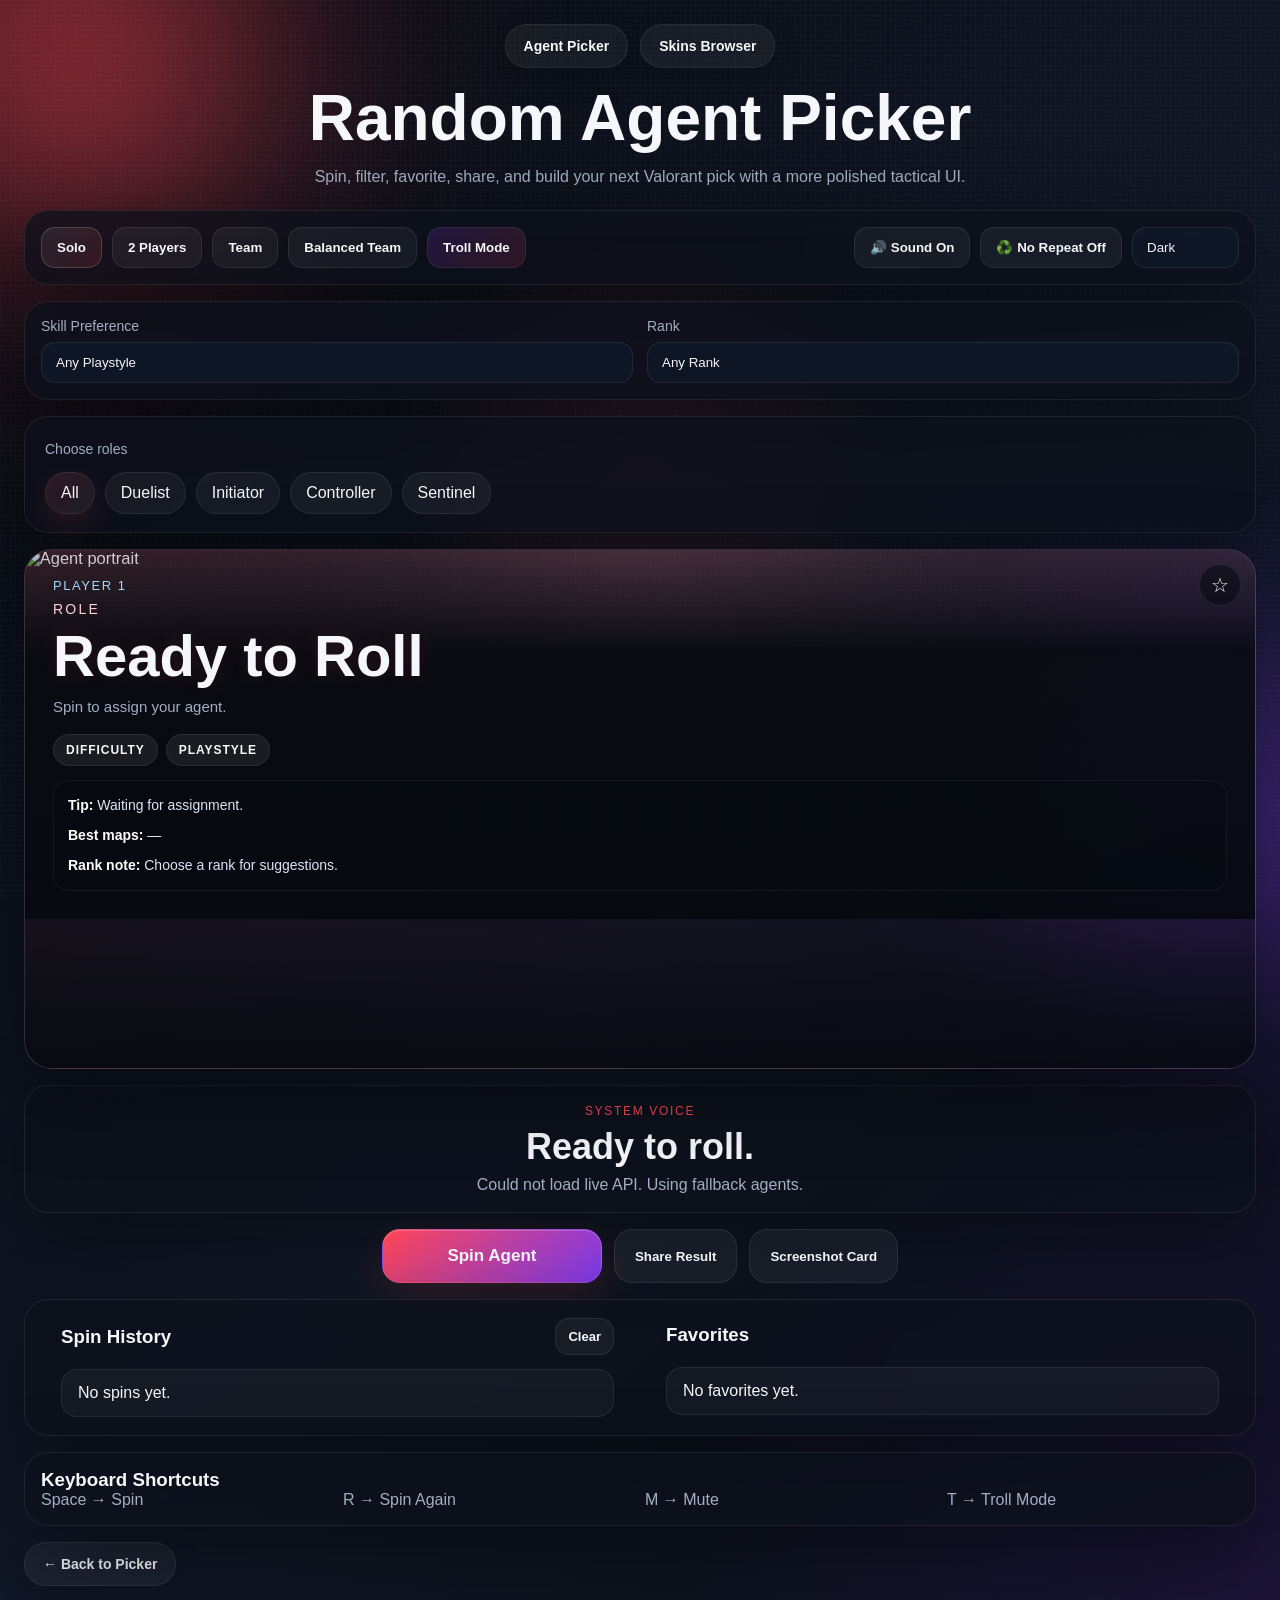
==== commit 55d2cbdf: "Added skins page" ====
--- a/index.html
+++ b/index.html
@@ -21,7 +21,10 @@
 
     <main class="app-shell">
       <header class="hero">
-        <p class="eyebrow">Valorant Picker</p>
+        <div class="hero-topline">
+          <a href="index.html" class="nav-btn">Agent Picker</a>
+          <a href="skins.html" class="nav-btn">Skins Browser</a>
+        </div>
         <h1>Random Agent Picker</h1>
         <p class="hero-text">
           Spin, filter, favorite, share, and build your next Valorant pick with
@@ -357,6 +360,7 @@
           <span>T → Troll Mode</span>
         </div>
       </section>
+      <a href="index.html" class="nav-btn">← Back to Picker</a>
     </main>
 
     <script src="https://cdn.jsdelivr.net/npm/html2canvas@1.4.1/dist/html2canvas.min.js"></script>
--- a/style.css
+++ b/style.css
@@ -356,7 +356,11 @@
 }
 
 .favorites-panel {
-  padding-top: 22px;
+  padding-top: 6px;
+}
+
+.favorites-list {
+  margin-top: 21px;
 }
 
 .panel-header,
@@ -749,6 +753,152 @@
   color: #ffffff;
 }
 
+.hero-topline {
+  display: flex;
+  justify-content: center;
+  align-items: center;
+  gap: 12px;
+  flex-wrap: wrap;
+  margin-bottom: 18px;
+}
+
+.hero-actions {
+  display: flex;
+  justify-content: center;
+  margin-top: 14px;
+}
+
+.nav-btn {
+  display: inline-flex;
+  align-items: center;
+  justify-content: center;
+  min-height: 44px;
+  padding: 12px 18px;
+  border-radius: 999px;
+  text-decoration: none;
+  color: #f5f7fb;
+  font-weight: 700;
+  font-size: 14px;
+  border: 1px solid rgba(255, 255, 255, 0.08);
+  background: rgba(255, 255, 255, 0.05);
+  transition: 0.25s ease;
+  box-shadow: 0 10px 30px rgba(0, 0, 0, 0.18);
+}
+
+.nav-btn:hover {
+  transform: translateY(-2px);
+  background: rgba(255, 255, 255, 0.08);
+  border-color: rgba(255, 255, 255, 0.14);
+}
+
+.filter-button {
+  border: 1px solid rgba(255, 255, 255, 0.08);
+  background: rgba(255, 255, 255, 0.05);
+  color: #f5f7fb;
+  border-radius: 999px;
+  padding: 11px 15px;
+  font-size: 14px;
+  font-weight: 700;
+  cursor: pointer;
+  transition: 0.22s ease;
+}
+
+.filter-button:hover {
+  transform: translateY(-2px);
+  background: rgba(255, 255, 255, 0.08);
+}
+
+.filter-button.active {
+  background: linear-gradient(
+    135deg,
+    rgba(255, 70, 85, 0.2),
+    rgba(124, 58, 237, 0.16)
+  );
+  border-color: rgba(255, 255, 255, 0.14);
+}
+
+.skins-grid {
+  display: grid;
+  grid-template-columns: repeat(3, minmax(0, 1fr));
+  gap: 18px;
+  margin-bottom: 24px;
+}
+
+.skin-card {
+  overflow: hidden;
+  border-radius: 24px;
+  background: rgba(12, 17, 27, 0.76);
+  border: 1px solid rgba(255, 255, 255, 0.08);
+  box-shadow: 0 24px 80px rgba(0, 0, 0, 0.35);
+  transition: 0.28s ease;
+}
+
+.skin-card:hover {
+  transform: translateY(-4px);
+  box-shadow: 0 28px 90px rgba(0, 0, 0, 0.42);
+}
+
+.skin-image-wrap {
+  height: 220px;
+  background: linear-gradient(
+    135deg,
+    rgba(255, 255, 255, 0.04),
+    rgba(255, 255, 255, 0.02)
+  );
+  display: flex;
+  align-items: center;
+  justify-content: center;
+  padding: 20px;
+}
+
+.skin-image {
+  max-width: 100%;
+  max-height: 100%;
+  object-fit: contain;
+}
+
+.skin-info {
+  padding: 18px;
+  display: grid;
+  gap: 8px;
+}
+
+.skin-weapon {
+  font-size: 12px;
+  text-transform: uppercase;
+  letter-spacing: 0.12em;
+  color: #9ed9ff;
+}
+
+.skin-name {
+  font-size: 22px;
+  font-weight: 800;
+  line-height: 1.1;
+}
+
+.skin-tier {
+  color: #aeb7cb;
+  line-height: 1.5;
+  font-size: 14px;
+}
+
+.empty-state {
+  grid-column: 1 / -1;
+  padding: 28px;
+  text-align: center;
+  border-radius: 20px;
+  background: rgba(255, 255, 255, 0.04);
+  border: 1px solid rgba(255, 255, 255, 0.08);
+  color: #aeb7cb;
+}
+
+.skin-price {
+  font-size: 14px;
+  font-weight: 700;
+  color: #9ed9ff;
+  margin-top: 4px;
+}
+
 @keyframes fadeUp {
   from {
     opacity: 0;
@@ -886,3 +1036,15 @@
     width: 100%;
   }
 }
+
+@media (max-width: 1000px) {
+  .skins-grid {
+    grid-template-columns: repeat(2, minmax(0, 1fr));
+  }
+}
+
+@media (max-width: 640px) {
+  .skins-grid {
+    grid-template-columns: 1fr;
+  }
+}
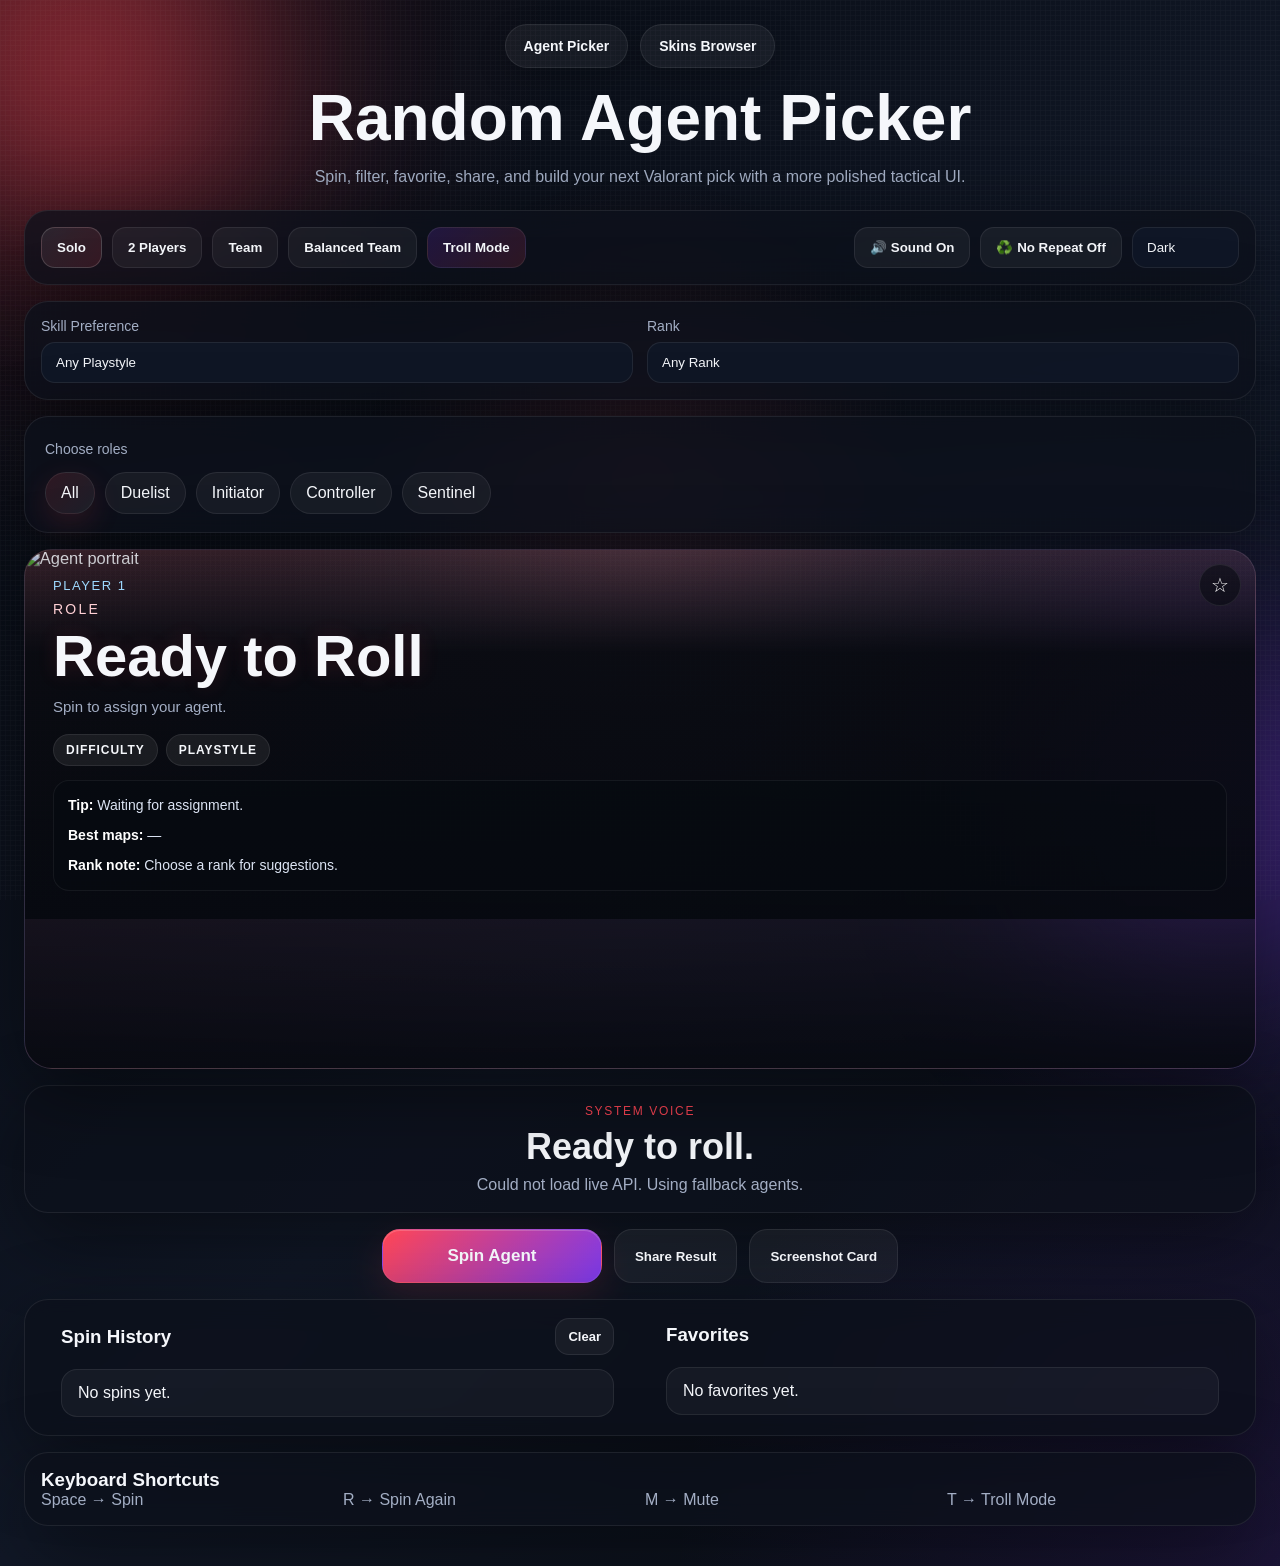
==== commit 57535613: "Added filters and changed design" ====
--- a/index.html
+++ b/index.html
@@ -360,7 +360,6 @@
           <span>T → Troll Mode</span>
         </div>
       </section>
-      <a href="index.html" class="nav-btn">← Back to Picker</a>
     </main>
 
     <script src="https://cdn.jsdelivr.net/npm/html2canvas@1.4.1/dist/html2canvas.min.js"></script>
--- a/style.css
+++ b/style.css
@@ -899,6 +899,538 @@
   margin-top: 4px;
 }
 
+.skin-meta-row {
+  display: flex;
+  align-items: center;
+  justify-content: space-between;
+  gap: 10px;
+  flex-wrap: wrap;
+  margin-top: 6px;
+}
+
+.skin-tier-badge {
+  display: inline-flex;
+  align-items: center;
+  padding: 8px 12px;
+  border-radius: 999px;
+  font-size: 12px;
+  font-weight: 800;
+  letter-spacing: 0.06em;
+  border: 1px solid rgba(255, 255, 255, 0.08);
+  background: rgba(255, 255, 255, 0.05);
+}
+
+.skin-tier-badge.select {
+  color: #7ec8ff;
+}
+
+.skin-tier-badge.deluxe {
+  color: #7bffb2;
+}
+
+.skin-tier-badge.premium {
+  color: #f08cff;
+}
+
+.skin-tier-badge.exclusive {
+  color: #ffbf75;
+}
+
+.skin-tier-badge.ultra {
+  color: #ffe07a;
+}
+
+.skin-price {
+  font-size: 14px;
+  font-weight: 800;
+  color: #9ed9ff;
+}
+
+.skins-page.modal-open {
+  overflow: hidden;
+}
+
+.skins-shell {
+  width: min(1400px, 100%);
+  margin: 0 auto;
+  position: relative;
+  z-index: 3;
+}
+
+.skins-hero {
+  margin-bottom: 18px;
+}
+
+.skins-hero-top {
+  display: flex;
+  align-items: center;
+  justify-content: space-between;
+  gap: 14px;
+  flex-wrap: wrap;
+  margin-bottom: 18px;
+}
+
+.back-btn,
+.ghost-btn {
+  display: inline-flex;
+  align-items: center;
+  justify-content: center;
+  min-height: 44px;
+  padding: 12px 16px;
+  border-radius: 14px;
+  border: 1px solid rgba(255, 255, 255, 0.08);
+  background: rgba(255, 255, 255, 0.05);
+  color: #f5f7fb;
+  text-decoration: none;
+  font-weight: 700;
+  cursor: pointer;
+  transition: 0.25s ease;
+}
+
+.back-btn:hover,
+.ghost-btn:hover {
+  transform: translateY(-2px);
+  background: rgba(255, 255, 255, 0.08);
+}
+
+.skins-badge {
+  display: inline-flex;
+  align-items: center;
+  min-height: 40px;
+  padding: 8px 14px;
+  border-radius: 999px;
+  background: rgba(255, 70, 85, 0.12);
+  border: 1px solid rgba(255, 70, 85, 0.24);
+  color: #ff9ca4;
+  font-size: 13px;
+  font-weight: 800;
+  letter-spacing: 0.08em;
+  text-transform: uppercase;
+}
+
+.skins-hero-content {
+  display: flex;
+  justify-content: space-between;
+  gap: 18px;
+  align-items: end;
+  flex-wrap: wrap;
+}
+
+.skins-hero-content h1 {
+  font-size: clamp(38px, 6vw, 68px);
+  line-height: 1;
+  margin-bottom: 12px;
+}
+
+.skins-hero-content p {
+  max-width: 760px;
+  color: var(--muted);
+  line-height: 1.7;
+  font-size: 16px;
+}
+
+.skins-toolbar {
+  display: flex;
+  gap: 12px;
+  align-items: center;
+  flex-wrap: wrap;
+}
+
+.search-wrap {
+  min-width: 280px;
+}
+
+.search-input {
+  width: 100%;
+  min-height: 48px;
+  padding: 12px 16px;
+  border-radius: 14px;
+  border: 1px solid rgba(255, 255, 255, 0.08);
+  background: rgba(17, 24, 39, 0.82);
+  color: #f5f7fb;
+  outline: none;
+  transition: 0.25s ease;
+}
+
+.search-input:focus {
+  border-color: rgba(255, 255, 255, 0.16);
+  box-shadow: 0 0 0 4px rgba(255, 255, 255, 0.04);
+}
+
+.skins-layout {
+  display: grid;
+  grid-template-columns: 320px 1fr;
+  gap: 18px;
+}
+
+.skins-sidebar {
+  padding: 18px;
+  height: fit-content;
+  position: sticky;
+  top: 18px;
+}
+
+.sidebar-section + .sidebar-section {
+  margin-top: 20px;
+}
+
+.sidebar-title-row {
+  display: flex;
+  justify-content: space-between;
+  gap: 10px;
+  align-items: center;
+}
+
+.sidebar-title-row h3 {
+  font-size: 22px;
+}
+
+.sidebar-label {
+  font-size: 13px;
+  font-weight: 800;
+  letter-spacing: 0.08em;
+  text-transform: uppercase;
+  color: var(--muted);
+  margin-bottom: 10px;
+}
+
+.sidebar-chips {
+  display: flex;
+  gap: 10px;
+  flex-wrap: wrap;
+}
+
+.sidebar-chip {
+  border: 1px solid rgba(255, 255, 255, 0.08);
+  background: rgba(255, 255, 255, 0.05);
+  color: #f5f7fb;
+  border-radius: 999px;
+  padding: 10px 14px;
+  font-size: 14px;
+  font-weight: 700;
+  cursor: pointer;
+  transition: 0.22s ease;
+}
+
+.sidebar-chip:hover {
+  transform: translateY(-2px);
+  background: rgba(255, 255, 255, 0.08);
+}
+
+.sidebar-chip.active {
+  background: linear-gradient(
+    135deg,
+    rgba(255, 70, 85, 0.2),
+    rgba(124, 58, 237, 0.16)
+  );
+  border-color: rgba(255, 255, 255, 0.14);
+  box-shadow: 0 10px 30px rgba(255, 70, 85, 0.08);
+}
+
+.skins-main {
+  display: grid;
+  gap: 16px;
+}
+
+.skins-main-top {
+  padding: 18px 20px;
+  display: flex;
+  justify-content: space-between;
+  gap: 16px;
+  align-items: center;
+  flex-wrap: wrap;
+}
+
+.results-kicker {
+  color: var(--muted);
+  font-size: 13px;
+  text-transform: uppercase;
+  letter-spacing: 0.08em;
+  margin-bottom: 6px;
+}
+
+.results-meta h2 {
+  font-size: 26px;
+  line-height: 1.1;
+}
+
+.results-count {
+  min-height: 42px;
+  padding: 10px 14px;
+  border-radius: 999px;
+  background: rgba(255, 255, 255, 0.05);
+  border: 1px solid rgba(255, 255, 255, 0.08);
+  font-weight: 800;
+  color: #dce4f4;
+}
+
+.skins-grid {
+  display: grid;
+  grid-template-columns: repeat(3, minmax(0, 1fr));
+  gap: 18px;
+}
+
+.skin-card {
+  overflow: hidden;
+  border-radius: 24px;
+  background: rgba(12, 17, 27, 0.76);
+  border: 1px solid rgba(255, 255, 255, 0.08);
+  box-shadow: 0 24px 80px rgba(0, 0, 0, 0.35);
+  transition: 0.3s ease;
+  cursor: pointer;
+}
+
+.skin-card:hover {
+  transform: translateY(-6px);
+  box-shadow:
+    0 30px 90px rgba(0, 0, 0, 0.42),
+    0 0 30px rgba(255, 70, 85, 0.08);
+}
+
+.skin-image-wrap {
+  height: 240px;
+  padding: 22px;
+  display: flex;
+  align-items: center;
+  justify-content: center;
+  background:
+    linear-gradient(
+      135deg,
+      rgba(255, 255, 255, 0.04),
+      rgba(255, 255, 255, 0.02)
+    ),
+    radial-gradient(circle at top, rgba(255, 255, 255, 0.04), transparent 50%);
+  overflow: hidden;
+}
+
+.skin-image {
+  max-width: 100%;
+  max-height: 100%;
+  object-fit: contain;
+  transition: transform 0.35s ease;
+}
+
+.skin-card:hover .skin-image {
+  transform: scale(1.06);
+}
+
+.skin-info {
+  padding: 18px;
+  display: grid;
+  gap: 10px;
+}
+
+.skin-weapon {
+  font-size: 12px;
+  text-transform: uppercase;
+  letter-spacing: 0.12em;
+  color: #9ed9ff;
+}
+
+.skin-name {
+  font-size: 22px;
+  line-height: 1.1;
+  font-weight: 800;
+}
+
+.skin-meta-row {
+  display: flex;
+  align-items: center;
+  justify-content: space-between;
+  gap: 10px;
+  flex-wrap: wrap;
+}
+
+.skin-tier-badge {
+  display: inline-flex;
+  align-items: center;
+  padding: 8px 12px;
+  border-radius: 999px;
+  font-size: 12px;
+  font-weight: 800;
+  letter-spacing: 0.06em;
+  border: 1px solid rgba(255, 255, 255, 0.08);
+  background: rgba(255, 255, 255, 0.05);
+}
+
+.skin-tier-badge.select {
+  color: #7ec8ff;
+}
+
+.skin-tier-badge.deluxe {
+  color: #7bffb2;
+}
+
+.skin-tier-badge.premium {
+  color: #f08cff;
+}
+
+.skin-tier-badge.exclusive {
+  color: #ffbf75;
+}
+
+.skin-tier-badge.ultra {
+  color: #ffe07a;
+}
+
+.skin-price {
+  font-size: 14px;
+  font-weight: 800;
+  color: #9ed9ff;
+}
+
+.empty-state {
+  grid-column: 1 / -1;
+  padding: 34px;
+  text-align: center;
+  border-radius: 20px;
+  background: rgba(255, 255, 255, 0.04);
+  border: 1px solid rgba(255, 255, 255, 0.08);
+  color: #aeb7cb;
+}
+
+.skin-modal {
+  position: fixed;
+  inset: 0;
+  z-index: 1000;
+}
+
+.skin-modal.hidden {
+  display: none;
+}
+
+.skin-modal-overlay {
+  position: absolute;
+  inset: 0;
+  background: rgba(4, 7, 12, 0.72);
+  backdrop-filter: blur(10px);
+}
+
+.skin-modal-card {
+  position: relative;
+  z-index: 1;
+  width: min(760px, calc(100% - 32px));
+  margin: 60px auto;
+  border-radius: 28px;
+  background: rgba(12, 17, 27, 0.92);
+  border: 1px solid rgba(255, 255, 255, 0.08);
+  box-shadow: 0 30px 100px rgba(0, 0, 0, 0.5);
+  overflow: hidden;
+}
+
+.skin-modal-close {
+  position: absolute;
+  top: 14px;
+  right: 14px;
+  z-index: 2;
+  width: 42px;
+  height: 42px;
+  border-radius: 999px;
+  border: 1px solid rgba(255, 255, 255, 0.08);
+  background: rgba(255, 255, 255, 0.05);
+  color: #fff;
+  cursor: pointer;
+  font-size: 16px;
+}
+
+.skin-modal-image-wrap {
+  min-height: 360px;
+  padding: 28px;
+  display: flex;
+  align-items: center;
+  justify-content: center;
+  background:
+    linear-gradient(
+      135deg,
+      rgba(255, 255, 255, 0.04),
+      rgba(255, 255, 255, 0.02)
+    ),
+    radial-gradient(circle at top, rgba(255, 255, 255, 0.05), transparent 45%);
+}
+
+.skin-modal-image {
+  max-width: 100%;
+  max-height: 320px;
+  object-fit: contain;
+}
+
+.skin-modal-info {
+  padding: 24px;
+  display: grid;
+  gap: 12px;
+}
+
+.modal-weapon {
+  font-size: 13px;
+  text-transform: uppercase;
+  letter-spacing: 0.12em;
+  color: #9ed9ff;
+}
+
+.skin-modal-info h2 {
+  font-size: clamp(30px, 5vw, 48px);
+  line-height: 1;
+}
+
+.modal-meta-row {
+  display: flex;
+  gap: 10px;
+  align-items: center;
+  flex-wrap: wrap;
+}
+
+@media (max-width: 1200px) {
+  .skins-grid {
+    grid-template-columns: repeat(2, minmax(0, 1fr));
+  }
+}
+
+@media (max-width: 980px) {
+  .skins-layout {
+    grid-template-columns: 1fr;
+  }
+
+  .skins-sidebar {
+    position: static;
+  }
+}
+
+@media (max-width: 700px) {
+  .skins-hero-content {
+    align-items: stretch;
+  }
+
+  .skins-toolbar {
+    width: 100%;
+  }
+
+  .search-wrap {
+    width: 100%;
+    min-width: 0;
+  }
+
+  .select-control {
+    width: 100%;
+  }
+
+  .skins-grid {
+    grid-template-columns: 1fr;
+  }
+
+  .skins-main-top {
+    padding: 16px;
+  }
+
+  .skin-modal-card {
+    width: calc(100% - 20px);
+    margin: 30px auto;
+  }
+
+  .skin-modal-image-wrap {
+    min-height: 260px;
+  }
+}
+
 @keyframes fadeUp {
   from {
     opacity: 0;
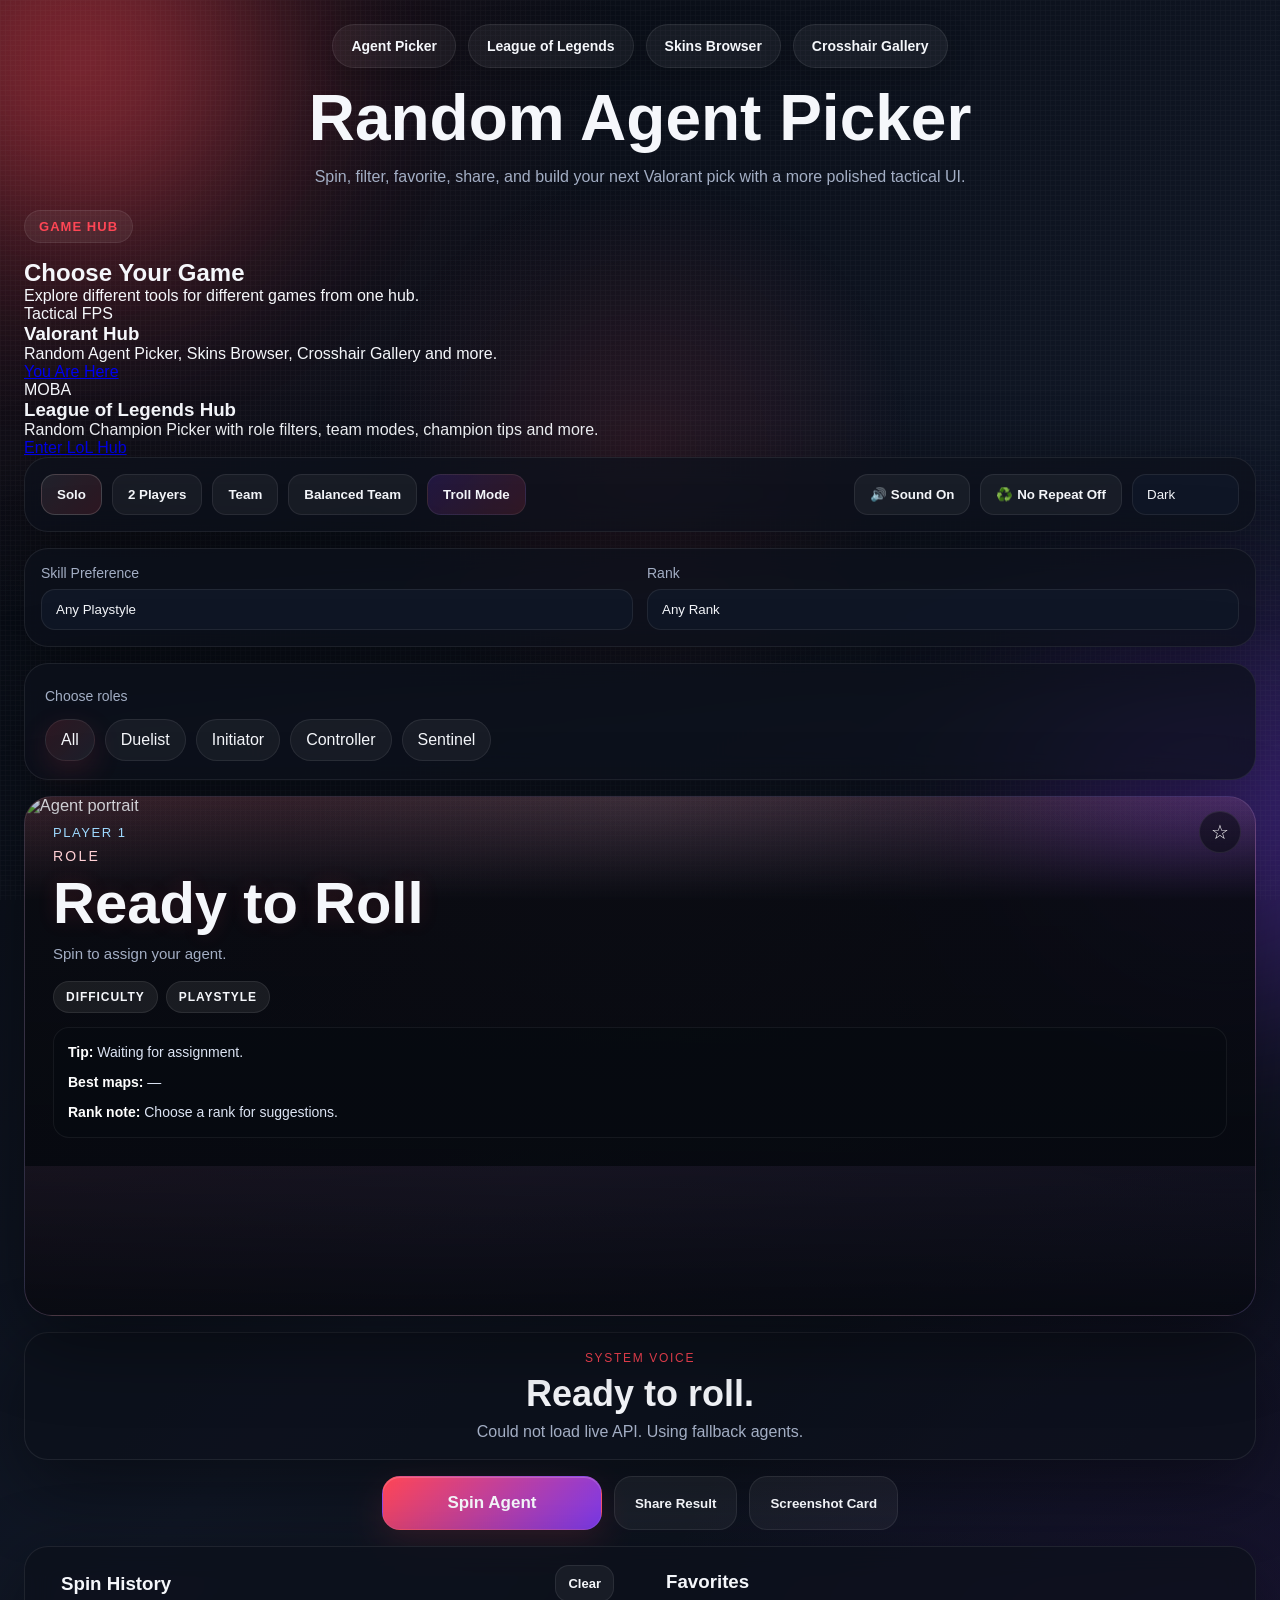
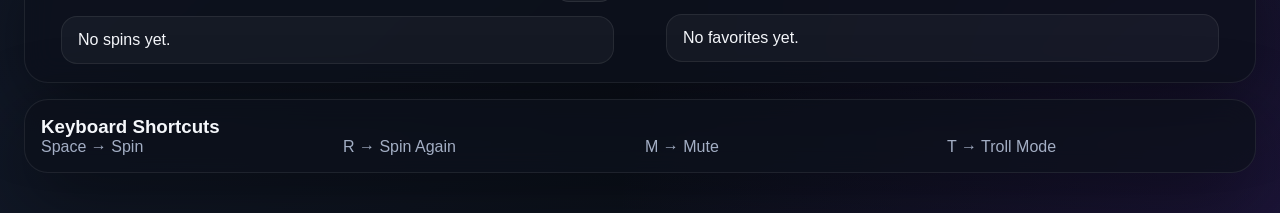
==== commit c46a6e33: "Lol Page" ====
--- a/index.html
+++ b/index.html
@@ -23,7 +23,9 @@
       <header class="hero">
         <div class="hero-topline">
           <a href="index.html" class="nav-btn">Agent Picker</a>
+          <a href="lol.html" class="nav-btn">League of Legends</a>
           <a href="skins.html" class="nav-btn">Skins Browser</a>
+          <a href="crosshair.html" class="nav-btn">Crosshair Gallery</a>
         </div>
         <h1>Random Agent Picker</h1>
         <p class="hero-text">
@@ -31,6 +33,39 @@
           a more polished tactical UI.
         </p>
       </header>
+
+      <section class="game-hub-section">
+        <div class="game-hub-header">
+          <p class="eyebrow">Game Hub</p>
+          <h2>Choose Your Game</h2>
+          <p class="subtitle">
+            Explore different tools for different games from one hub.
+          </p>
+        </div>
+
+        <div class="game-hub-grid">
+          <article class="game-hub-card valorant-card">
+            <div class="game-hub-card-glow"></div>
+            <p class="game-hub-label">Tactical FPS</p>
+            <h3>Valorant Hub</h3>
+            <p>
+              Random Agent Picker, Skins Browser, Crosshair Gallery and more.
+            </p>
+            <a href="index.html" class="hub-btn">You Are Here</a>
+          </article>
+
+          <article class="game-hub-card lol-card">
+            <div class="game-hub-card-glow"></div>
+            <p class="game-hub-label">MOBA</p>
+            <h3>League of Legends Hub</h3>
+            <p>
+              Random Champion Picker with role filters, team modes, champion
+              tips and more.
+            </p>
+            <a href="lol.html" class="hub-btn">Enter LoL Hub</a>
+          </article>
+        </div>
+      </section>
 
       <section class="panel top-panel">
         <div class="mode-switch">
--- a/style.css
+++ b/style.css
@@ -1431,6 +1431,1090 @@
   }
 }
 
+.crosshair-shell {
+  width: min(1400px, 100%);
+  margin: 0 auto;
+  position: relative;
+  z-index: 3;
+}
+
+.crosshair-hero {
+  margin-bottom: 18px;
+}
+
+.crosshair-hero-top {
+  display: flex;
+  align-items: center;
+  justify-content: space-between;
+  gap: 14px;
+  flex-wrap: wrap;
+  margin-bottom: 18px;
+}
+
+.crosshair-hero-content {
+  display: flex;
+  justify-content: space-between;
+  gap: 18px;
+  align-items: end;
+  flex-wrap: wrap;
+}
+
+.crosshair-hero-content h1 {
+  font-size: clamp(38px, 6vw, 68px);
+  line-height: 1;
+  margin-bottom: 12px;
+}
+
+.crosshair-hero-content p {
+  max-width: 760px;
+  color: var(--muted);
+  line-height: 1.7;
+  font-size: 16px;
+}
+
+.crosshair-toolbar {
+  display: flex;
+  gap: 12px;
+  flex-wrap: wrap;
+  align-items: center;
+}
+
+.crosshair-layout {
+  display: grid;
+  grid-template-columns: 320px 1fr;
+  gap: 18px;
+}
+
+.crosshair-sidebar {
+  padding: 18px;
+  height: fit-content;
+  position: sticky;
+  top: 18px;
+}
+
+.crosshair-main {
+  display: grid;
+  gap: 16px;
+}
+
+.crosshair-feature {
+  display: grid;
+  grid-template-columns: 1.1fr 0.9fr;
+  gap: 18px;
+  padding: 20px;
+}
+
+.crosshair-feature-meta {
+  display: grid;
+  align-content: start;
+  gap: 14px;
+}
+
+.crosshair-feature-desc {
+  color: var(--muted);
+  line-height: 1.7;
+}
+
+.crosshair-feature-tags {
+  display: flex;
+  gap: 10px;
+  flex-wrap: wrap;
+}
+
+.crosshair-tag {
+  display: inline-flex;
+  align-items: center;
+  padding: 8px 12px;
+  border-radius: 999px;
+  background: rgba(255, 255, 255, 0.05);
+  border: 1px solid rgba(255, 255, 255, 0.08);
+  font-size: 12px;
+  font-weight: 800;
+  letter-spacing: 0.05em;
+}
+
+.crosshair-feature-actions {
+  display: flex;
+  gap: 10px;
+  flex-wrap: wrap;
+}
+
+.crosshair-preview-stage {
+  display: grid;
+  gap: 14px;
+}
+
+.crosshair-preview-box {
+  min-height: 320px;
+  border-radius: 24px;
+  border: 1px solid rgba(255, 255, 255, 0.08);
+  background:
+    radial-gradient(
+      circle at center,
+      rgba(255, 255, 255, 0.04),
+      transparent 50%
+    ),
+    linear-gradient(
+      135deg,
+      rgba(255, 255, 255, 0.02),
+      rgba(255, 255, 255, 0.01)
+    );
+  display: flex;
+  align-items: center;
+  justify-content: center;
+}
+
+.crosshair-code-box {
+  border-radius: 18px;
+  border: 1px solid rgba(255, 255, 255, 0.08);
+  background: rgba(255, 255, 255, 0.04);
+  padding: 16px;
+}
+
+.crosshair-code-box code {
+  display: block;
+  color: #dce4f4;
+  line-height: 1.7;
+  word-break: break-all;
+  font-size: 13px;
+}
+
+.crosshair-grid {
+  display: grid;
+  grid-template-columns: repeat(3, minmax(0, 1fr));
+  gap: 18px;
+}
+
+.crosshair-card {
+  position: relative;
+  overflow: hidden;
+  border-radius: 24px;
+  background: rgba(12, 17, 27, 0.76);
+  border: 1px solid rgba(255, 255, 255, 0.08);
+  box-shadow: 0 24px 80px rgba(0, 0, 0, 0.35);
+  transition: 0.28s ease;
+  cursor: pointer;
+}
+
+.crosshair-card:hover {
+  transform: translateY(-5px);
+  box-shadow:
+    0 28px 90px rgba(0, 0, 0, 0.42),
+    0 0 30px rgba(255, 70, 85, 0.08);
+}
+
+.crosshair-card.active {
+  border-color: rgba(255, 255, 255, 0.16);
+  box-shadow:
+    0 28px 90px rgba(0, 0, 0, 0.42),
+    0 0 30px rgba(124, 58, 237, 0.14);
+}
+
+.crosshair-fav-btn {
+  position: absolute;
+  top: 12px;
+  right: 12px;
+  z-index: 3;
+  width: 40px;
+  height: 40px;
+  border-radius: 999px;
+  border: 1px solid rgba(255, 255, 255, 0.08);
+  background: rgba(7, 10, 16, 0.6);
+  color: #fff;
+  cursor: pointer;
+}
+
+.crosshair-fav-btn.active {
+  color: #ffd34d;
+}
+
+.crosshair-card-preview {
+  min-height: 180px;
+  display: flex;
+  align-items: center;
+  justify-content: center;
+  background:
+    radial-gradient(
+      circle at center,
+      rgba(255, 255, 255, 0.04),
+      transparent 55%
+    ),
+    linear-gradient(
+      135deg,
+      rgba(255, 255, 255, 0.03),
+      rgba(255, 255, 255, 0.01)
+    );
+}
+
+.crosshair-card-info {
+  padding: 18px;
+  display: grid;
+  gap: 10px;
+}
+
+.crosshair-card-category {
+  font-size: 12px;
+  text-transform: uppercase;
+  letter-spacing: 0.12em;
+  color: #9ed9ff;
+}
+
+.crosshair-card-name {
+  font-size: 22px;
+  line-height: 1.1;
+  font-weight: 800;
+}
+
+.crosshair-card-tags {
+  display: flex;
+  gap: 8px;
+  flex-wrap: wrap;
+}
+
+.crosshair-mini-tag {
+  display: inline-flex;
+  align-items: center;
+  padding: 7px 10px;
+  border-radius: 999px;
+  background: rgba(255, 255, 255, 0.05);
+  border: 1px solid rgba(255, 255, 255, 0.08);
+  font-size: 12px;
+  font-weight: 700;
+}
+
+.crosshair-card-bottom {
+  display: grid;
+  gap: 10px;
+}
+
+.crosshair-card-code {
+  display: block;
+  padding: 12px;
+  border-radius: 14px;
+  background: rgba(255, 255, 255, 0.04);
+  border: 1px solid rgba(255, 255, 255, 0.06);
+  color: #dce4f4;
+  font-size: 12px;
+  line-height: 1.6;
+  word-break: break-all;
+}
+
+.copy-mini-btn {
+  min-height: 40px;
+  border-radius: 14px;
+  border: 1px solid rgba(255, 255, 255, 0.08);
+  background: rgba(255, 255, 255, 0.05);
+  color: #fff;
+  font-weight: 700;
+  cursor: pointer;
+  transition: 0.22s ease;
+}
+
+.copy-mini-btn:hover {
+  background: rgba(255, 255, 255, 0.08);
+}
+
+.crosshair-preview {
+  width: 220px;
+  height: 220px;
+  position: relative;
+  display: flex;
+  align-items: center;
+  justify-content: center;
+}
+
+.preview-crosshair {
+  position: relative;
+  width: 120px;
+  height: 120px;
+}
+
+.preview-crosshair .line,
+.preview-crosshair .center-dot {
+  position: absolute;
+  background: white;
+  box-shadow: 0 0 8px currentColor;
+}
+
+.preview-crosshair .center-dot {
+  width: 6px;
+  height: 6px;
+  border-radius: 999px;
+  top: 50%;
+  left: 50%;
+  transform: translate(-50%, -50%);
+}
+
+.preview-crosshair.plus .center-dot {
+  display: none;
+}
+
+.preview-crosshair.dot .line {
+  display: none;
+}
+
+.preview-crosshair.dot .center-dot {
+  display: block;
+}
+
+.preview-crosshair .top {
+  top: 10px;
+  left: 50%;
+  transform: translateX(-50%);
+  width: 4px;
+  height: 24px;
+}
+
+.preview-crosshair .right {
+  top: 50%;
+  right: 10px;
+  transform: translateY(-50%);
+  width: 24px;
+  height: 4px;
+}
+
+.preview-crosshair .bottom {
+  bottom: 10px;
+  left: 50%;
+  transform: translateX(-50%);
+  width: 4px;
+  height: 24px;
+}
+
+.preview-crosshair .left {
+  top: 50%;
+  left: 10px;
+  transform: translateY(-50%);
+  width: 24px;
+  height: 4px;
+}
+
+.preview-crosshair.small .top,
+.preview-crosshair.small .bottom {
+  height: 18px;
+}
+
+.preview-crosshair.small .left,
+.preview-crosshair.small .right {
+  width: 18px;
+}
+
+.preview-crosshair.medium .top,
+.preview-crosshair.medium .bottom {
+  height: 24px;
+}
+
+.preview-crosshair.medium .left,
+.preview-crosshair.medium .right {
+  width: 24px;
+}
+
+.preview-crosshair.large .top,
+.preview-crosshair.large .bottom {
+  height: 32px;
+}
+
+.preview-crosshair.large .left,
+.preview-crosshair.large .right {
+  width: 32px;
+}
+
+.preview-crosshair.giant .top,
+.preview-crosshair.giant .bottom {
+  height: 40px;
+}
+
+.preview-crosshair.giant .left,
+.preview-crosshair.giant .right {
+  width: 40px;
+}
+
+.preview-crosshair.tiny .top,
+.preview-crosshair.tiny .bottom,
+.preview-crosshair.micro .top,
+.preview-crosshair.micro .bottom {
+  height: 12px;
+}
+
+.preview-crosshair.tiny .left,
+.preview-crosshair.tiny .right,
+.preview-crosshair.micro .left,
+.preview-crosshair.micro .right {
+  width: 12px;
+}
+
+.preview-crosshair.dot-small .center-dot {
+  width: 6px;
+  height: 6px;
+}
+
+.preview-crosshair.dot-medium .center-dot {
+  width: 10px;
+  height: 10px;
+}
+
+.preview-crosshair.dot-large .center-dot {
+  width: 14px;
+  height: 14px;
+}
+
+.preview-crosshair.white .line,
+.preview-crosshair.white .center-dot {
+  background: #ffffff;
+  color: #ffffff;
+}
+
+.preview-crosshair.green .line,
+.preview-crosshair.green .center-dot {
+  background: #5bff7a;
+  color: #5bff7a;
+}
+
+.preview-crosshair.cyan .line,
+.preview-crosshair.cyan .center-dot {
+  background: #57f2ff;
+  color: #57f2ff;
+}
+
+.preview-crosshair.red .line,
+.preview-crosshair.red .center-dot {
+  background: #ff5c6a;
+  color: #ff5c6a;
+}
+
+.preview-crosshair.blue .line,
+.preview-crosshair.blue .center-dot {
+  background: #6aa8ff;
+  color: #6aa8ff;
+}
+
+.preview-crosshair.yellow .line,
+.preview-crosshair.yellow .center-dot {
+  background: #ffd84f;
+  color: #ffd84f;
+}
+
+.preview-crosshair.pink .line,
+.preview-crosshair.pink .center-dot {
+  background: #ff73d4;
+  color: #ff73d4;
+}
+
+.preview-crosshair.neon .line,
+.preview-crosshair.neon .center-dot {
+  background: #6cffea;
+  color: #6cffea;
+}
+
+.crosshair-import-box {
+  display: grid;
+  gap: 10px;
+  margin-top: 8px;
+}
+
+.crosshair-import-row {
+  display: grid;
+  grid-template-columns: 1fr auto;
+  gap: 10px;
+}
+
+.crosshair-import-note {
+  font-size: 13px;
+  color: var(--muted);
+  line-height: 1.5;
+}
+
+.preview-crosshair {
+  position: relative;
+  width: 160px;
+  height: 160px;
+}
+
+.preview-crosshair .line,
+.preview-crosshair .center-dot {
+  position: absolute;
+  background: currentColor;
+  box-shadow: 0 0 10px currentColor;
+}
+
+.preview-crosshair .center-dot {
+  border-radius: 999px;
+}
+
+.preview-crosshair.no-lines .line {
+  display: none;
+}
+
+.preview-crosshair.no-dot .center-dot {
+  display: none;
+}
+
+.preview-crosshair.white {
+  color: #ffffff;
+}
+.preview-crosshair.green {
+  color: #5bff7a;
+}
+.preview-crosshair.cyan {
+  color: #57f2ff;
+}
+.preview-crosshair.red {
+  color: #ff5c6a;
+}
+.preview-crosshair.blue {
+  color: #6aa8ff;
+}
+.preview-crosshair.yellow {
+  color: #ffd84f;
+}
+.preview-crosshair.pink {
+  color: #ff73d4;
+}
+
+.lol-board-page {
+  min-height: 100vh;
+  margin: 0;
+  background:
+    radial-gradient(circle at top, rgba(66, 110, 210, 0.12), transparent 25%),
+    linear-gradient(135deg, #060b16, #0b1220 42%, #08101d 100%);
+  color: #f4efe2;
+  overflow-x: hidden;
+}
+
+.lol-bg-layer {
+  position: fixed;
+  inset: 0;
+  pointer-events: none;
+  background:
+    radial-gradient(
+      circle at 15% 20%,
+      rgba(84, 130, 255, 0.08),
+      transparent 18%
+    ),
+    radial-gradient(
+      circle at 85% 75%,
+      rgba(212, 175, 55, 0.08),
+      transparent 18%
+    );
+}
+
+.lol-stars {
+  position: fixed;
+  inset: 0;
+  pointer-events: none;
+  opacity: 0.08;
+  background-image: radial-gradient(circle, #ffffff 1px, transparent 1px);
+  background-size: 26px 26px;
+}
+
+.lol-board-shell {
+  position: relative;
+  z-index: 2;
+  display: grid;
+  grid-template-columns: 320px 1fr;
+  gap: 24px;
+  width: min(1480px, calc(100% - 32px));
+  margin: 20px auto;
+}
+
+.lol-sidebar {
+  position: sticky;
+  top: 20px;
+  align-self: start;
+  padding: 24px;
+  border-radius: 28px;
+  background: linear-gradient(
+    180deg,
+    rgba(10, 18, 34, 0.96),
+    rgba(8, 14, 26, 0.94)
+  );
+  border: 1px solid rgba(212, 175, 55, 0.16);
+  box-shadow:
+    0 24px 80px rgba(0, 0, 0, 0.42),
+    inset 0 1px 0 rgba(255, 255, 255, 0.04);
+}
+
+.lol-sidebar-top {
+  margin-bottom: 26px;
+}
+
+.lol-back-btn {
+  display: inline-flex;
+  align-items: center;
+  justify-content: center;
+  min-height: 42px;
+  padding: 10px 14px;
+  border-radius: 14px;
+  text-decoration: none;
+  color: #f4efe2;
+  border: 1px solid rgba(212, 175, 55, 0.16);
+  background: rgba(255, 255, 255, 0.03);
+  margin-bottom: 18px;
+  transition: 0.25s ease;
+}
+
+.lol-back-btn:hover {
+  transform: translateY(-2px);
+  background: rgba(212, 175, 55, 0.08);
+}
+
+.lol-brand-kicker {
+  font-size: 12px;
+  text-transform: uppercase;
+  letter-spacing: 0.16em;
+  color: #d4af37;
+  margin-bottom: 10px;
+}
+
+.lol-brand h1 {
+  font-size: 42px;
+  line-height: 0.95;
+  margin: 0;
+  color: #f8f2e6;
+}
+
+.lol-sidebar-section + .lol-sidebar-section {
+  margin-top: 22px;
+}
+
+.lol-sidebar-label {
+  font-size: 12px;
+  letter-spacing: 0.14em;
+  text-transform: uppercase;
+  color: #d4af37;
+  margin-bottom: 12px;
+}
+
+.lol-mode-list,
+.lol-filter-list,
+.lol-setting-stack {
+  display: grid;
+  gap: 10px;
+}
+
+.lol-mode-btn,
+.lol-side-action,
+.lol-filter-chip {
+  min-height: 46px;
+  border-radius: 16px;
+  border: 1px solid rgba(212, 175, 55, 0.12);
+  background: rgba(255, 255, 255, 0.03);
+  color: #edf3ff;
+  font-weight: 700;
+  cursor: pointer;
+  transition: 0.25s ease;
+}
+
+.lol-mode-btn:hover,
+.lol-side-action:hover,
+.lol-filter-chip:hover {
+  transform: translateY(-1px);
+  background: rgba(255, 255, 255, 0.06);
+}
+
+.lol-mode-btn.active,
+.lol-filter-chip.active {
+  background: linear-gradient(
+    135deg,
+    rgba(65, 104, 214, 0.26),
+    rgba(212, 175, 55, 0.1)
+  );
+  border-color: rgba(212, 175, 55, 0.22);
+}
+
+.lol-side-action.accent {
+  background: linear-gradient(135deg, #224cb8, #496fff, #a88430);
+  color: white;
+  border-color: rgba(212, 175, 55, 0.22);
+}
+
+.lol-note-box {
+  padding: 16px;
+  border-radius: 18px;
+  background: rgba(255, 255, 255, 0.03);
+  border: 1px solid rgba(212, 175, 55, 0.1);
+  color: #c9d4ea;
+  line-height: 1.65;
+}
+
+.lol-main-stage {
+  display: grid;
+  gap: 20px;
+}
+
+.lol-featured-board {
+  position: relative;
+  overflow: hidden;
+  border-radius: 34px;
+  background:
+    linear-gradient(
+      180deg,
+      rgba(255, 255, 255, 0.03),
+      rgba(255, 255, 255, 0.01)
+    ),
+    linear-gradient(160deg, rgba(57, 100, 206, 0.12), rgba(212, 175, 55, 0.07));
+  border: 1px solid rgba(212, 175, 55, 0.16);
+  box-shadow:
+    0 30px 100px rgba(0, 0, 0, 0.42),
+    inset 0 1px 0 rgba(255, 255, 255, 0.04);
+  min-height: 680px;
+}
+
+.lol-featured-image-wrap {
+  position: absolute;
+  inset: 0;
+}
+
+.lol-featured-image {
+  width: 100%;
+  height: 100%;
+  object-fit: cover;
+  object-position: center top;
+}
+
+.lol-featured-overlay {
+  position: absolute;
+  inset: 0;
+  background:
+    linear-gradient(
+      90deg,
+      rgba(7, 12, 22, 0.96) 0%,
+      rgba(7, 12, 22, 0.74) 34%,
+      rgba(7, 12, 22, 0.28) 60%,
+      rgba(7, 12, 22, 0.18) 100%
+    ),
+    linear-gradient(180deg, rgba(7, 12, 22, 0.1) 0%, rgba(7, 12, 22, 0.6) 100%);
+}
+
+.lol-featured-content {
+  position: relative;
+  z-index: 2;
+  max-width: 620px;
+  padding: 42px;
+  display: grid;
+  gap: 22px;
+}
+
+.lol-featured-role {
+  font-size: 13px;
+  letter-spacing: 0.14em;
+  text-transform: uppercase;
+  color: #83aefc;
+  margin: 0 0 10px;
+}
+
+.lol-featured-content h2 {
+  font-size: clamp(46px, 7vw, 88px);
+  line-height: 0.92;
+  margin: 0 0 12px;
+  color: #f8f2e6;
+}
+
+.lol-featured-desc {
+  color: #bcc8de;
+  line-height: 1.8;
+  font-size: 17px;
+  max-width: 560px;
+}
+
+.lol-featured-meta {
+  display: flex;
+  gap: 10px;
+  flex-wrap: wrap;
+}
+
+.lol-pill {
+  display: inline-flex;
+  align-items: center;
+  min-height: 38px;
+  padding: 8px 14px;
+  border-radius: 999px;
+  background: rgba(255, 255, 255, 0.04);
+  border: 1px solid rgba(212, 175, 55, 0.12);
+  color: #eef4ff;
+  font-size: 12px;
+  font-weight: 800;
+  letter-spacing: 0.08em;
+  text-transform: uppercase;
+}
+
+.lol-insight-grid {
+  display: grid;
+  grid-template-columns: repeat(2, minmax(0, 1fr));
+  gap: 14px;
+}
+
+.lol-insight-card {
+  padding: 18px;
+  border-radius: 20px;
+  background: rgba(255, 255, 255, 0.04);
+  border: 1px solid rgba(212, 175, 55, 0.1);
+}
+
+.lol-insight-title {
+  font-size: 12px;
+  text-transform: uppercase;
+  letter-spacing: 0.12em;
+  color: #d4af37;
+  margin-bottom: 8px;
+}
+
+.lol-insight-card p:last-child {
+  color: #dce5f5;
+  line-height: 1.7;
+}
+
+.lol-announcer-box {
+  padding: 18px 20px;
+  border-radius: 20px;
+  background: rgba(255, 255, 255, 0.03);
+  border: 1px solid rgba(212, 175, 55, 0.1);
+}
+
+.lol-announcer-kicker {
+  font-size: 12px;
+  text-transform: uppercase;
+  letter-spacing: 0.14em;
+  color: #d4af37;
+  margin-bottom: 8px;
+}
+
+.lol-announcer-box h3 {
+  font-size: 28px;
+  margin: 0 0 8px;
+  color: #f8f2e6;
+}
+
+.lol-announcer-box p {
+  color: #bcc8de;
+  line-height: 1.7;
+  margin: 0;
+}
+
+.lol-roster-panel,
+.lol-history-panel {
+  padding: 22px;
+  border-radius: 28px;
+  background: linear-gradient(
+    180deg,
+    rgba(10, 18, 34, 0.94),
+    rgba(8, 14, 26, 0.92)
+  );
+  border: 1px solid rgba(212, 175, 55, 0.14);
+  box-shadow:
+    0 24px 80px rgba(0, 0, 0, 0.36),
+    inset 0 1px 0 rgba(255, 255, 255, 0.03);
+}
+
+.lol-roster-head {
+  display: flex;
+  justify-content: space-between;
+  gap: 14px;
+  align-items: center;
+  margin-bottom: 16px;
+}
+
+.lol-roster-kicker {
+  font-size: 12px;
+  text-transform: uppercase;
+  letter-spacing: 0.14em;
+  color: #83aefc;
+  margin-bottom: 8px;
+}
+
+.lol-roster-head h3 {
+  font-size: 28px;
+  margin: 0;
+  color: #f8f2e6;
+}
+
+.lol-clear-btn {
+  min-height: 42px;
+  padding: 10px 14px;
+  border-radius: 14px;
+  border: 1px solid rgba(212, 175, 55, 0.14);
+  background: rgba(255, 255, 255, 0.03);
+  color: #edf4ff;
+  cursor: pointer;
+}
+
+.lol-picked-grid {
+  display: grid;
+  grid-template-columns: repeat(5, minmax(0, 1fr));
+  gap: 14px;
+}
+
+.lol-picked-card {
+  overflow: hidden;
+  border-radius: 20px;
+  background: rgba(255, 255, 255, 0.03);
+  border: 1px solid rgba(212, 175, 55, 0.1);
+  transition: 0.25s ease;
+}
+
+.lol-picked-card.hidden {
+  display: none;
+}
+
+.lol-picked-card:hover {
+  transform: translateY(-4px);
+}
+
+.lol-picked-image {
+  width: 100%;
+  height: 180px;
+  object-fit: cover;
+}
+
+.lol-picked-info {
+  padding: 14px;
+  display: grid;
+  gap: 6px;
+}
+
+.lol-picked-info p {
+  font-size: 12px;
+  letter-spacing: 0.12em;
+  text-transform: uppercase;
+  color: #83aefc;
+  margin: 0;
+}
+
+.lol-picked-info h4 {
+  font-size: 22px;
+  margin: 0;
+  color: #f8f2e6;
+}
+
+.lol-picked-info span {
+  color: #bcc8de;
+  font-size: 14px;
+}
+
+.lol-history-list {
+  display: grid;
+  gap: 12px;
+}
+
+.lol-history-item {
+  padding: 14px 16px;
+  border-radius: 18px;
+  background: rgba(255, 255, 255, 0.03);
+  border: 1px solid rgba(212, 175, 55, 0.1);
+}
+
+.lol-history-tags {
+  display: flex;
+  gap: 8px;
+  flex-wrap: wrap;
+  margin-bottom: 8px;
+}
+
+.lol-history-tag {
+  display: inline-flex;
+  align-items: center;
+  padding: 7px 10px;
+  border-radius: 999px;
+  background: rgba(255, 255, 255, 0.04);
+  border: 1px solid rgba(212, 175, 55, 0.1);
+  color: #edf4ff;
+  font-size: 12px;
+  font-weight: 700;
+}
+
+.lol-history-time,
+.lol-history-empty {
+  color: #bcc8de;
+  font-size: 14px;
+}
+
+@media (max-width: 1200px) {
+  .lol-board-shell {
+    grid-template-columns: 1fr;
+  }
+
+  .lol-sidebar {
+    position: static;
+  }
+
+  .lol-picked-grid {
+    grid-template-columns: repeat(2, minmax(0, 1fr));
+  }
+}
+
+@media (max-width: 800px) {
+  .lol-featured-board {
+    min-height: 760px;
+  }
+
+  .lol-featured-overlay {
+    background: linear-gradient(
+      180deg,
+      rgba(7, 12, 22, 0.22) 0%,
+      rgba(7, 12, 22, 0.86) 100%
+    );
+  }
+
+  .lol-featured-content {
+    max-width: none;
+    padding: 24px;
+    margin-top: auto;
+  }
+
+  .lol-insight-grid {
+    grid-template-columns: 1fr;
+  }
+
+  .lol-picked-grid {
+    grid-template-columns: 1fr;
+  }
+
+  .lol-roster-head {
+    flex-direction: column;
+    align-items: flex-start;
+  }
+}
+
+@media (max-width: 700px) {
+  .crosshair-import-row {
+    grid-template-columns: 1fr;
+  }
+}
+
+@media (max-width: 1200px) {
+  .crosshair-grid {
+    grid-template-columns: repeat(2, minmax(0, 1fr));
+  }
+}
+
+@media (max-width: 980px) {
+  .crosshair-layout {
+    grid-template-columns: 1fr;
+  }
+
+  .crosshair-sidebar {
+    position: static;
+  }
+
+  .crosshair-feature {
+    grid-template-columns: 1fr;
+  }
+}
+
+@media (max-width: 700px) {
+  .crosshair-toolbar {
+    width: 100%;
+  }
+
+  .crosshair-grid {
+    grid-template-columns: 1fr;
+  }
+
+  .crosshair-preview-box {
+    min-height: 240px;
+  }
+}
+
 @keyframes fadeUp {
   from {
     opacity: 0;
